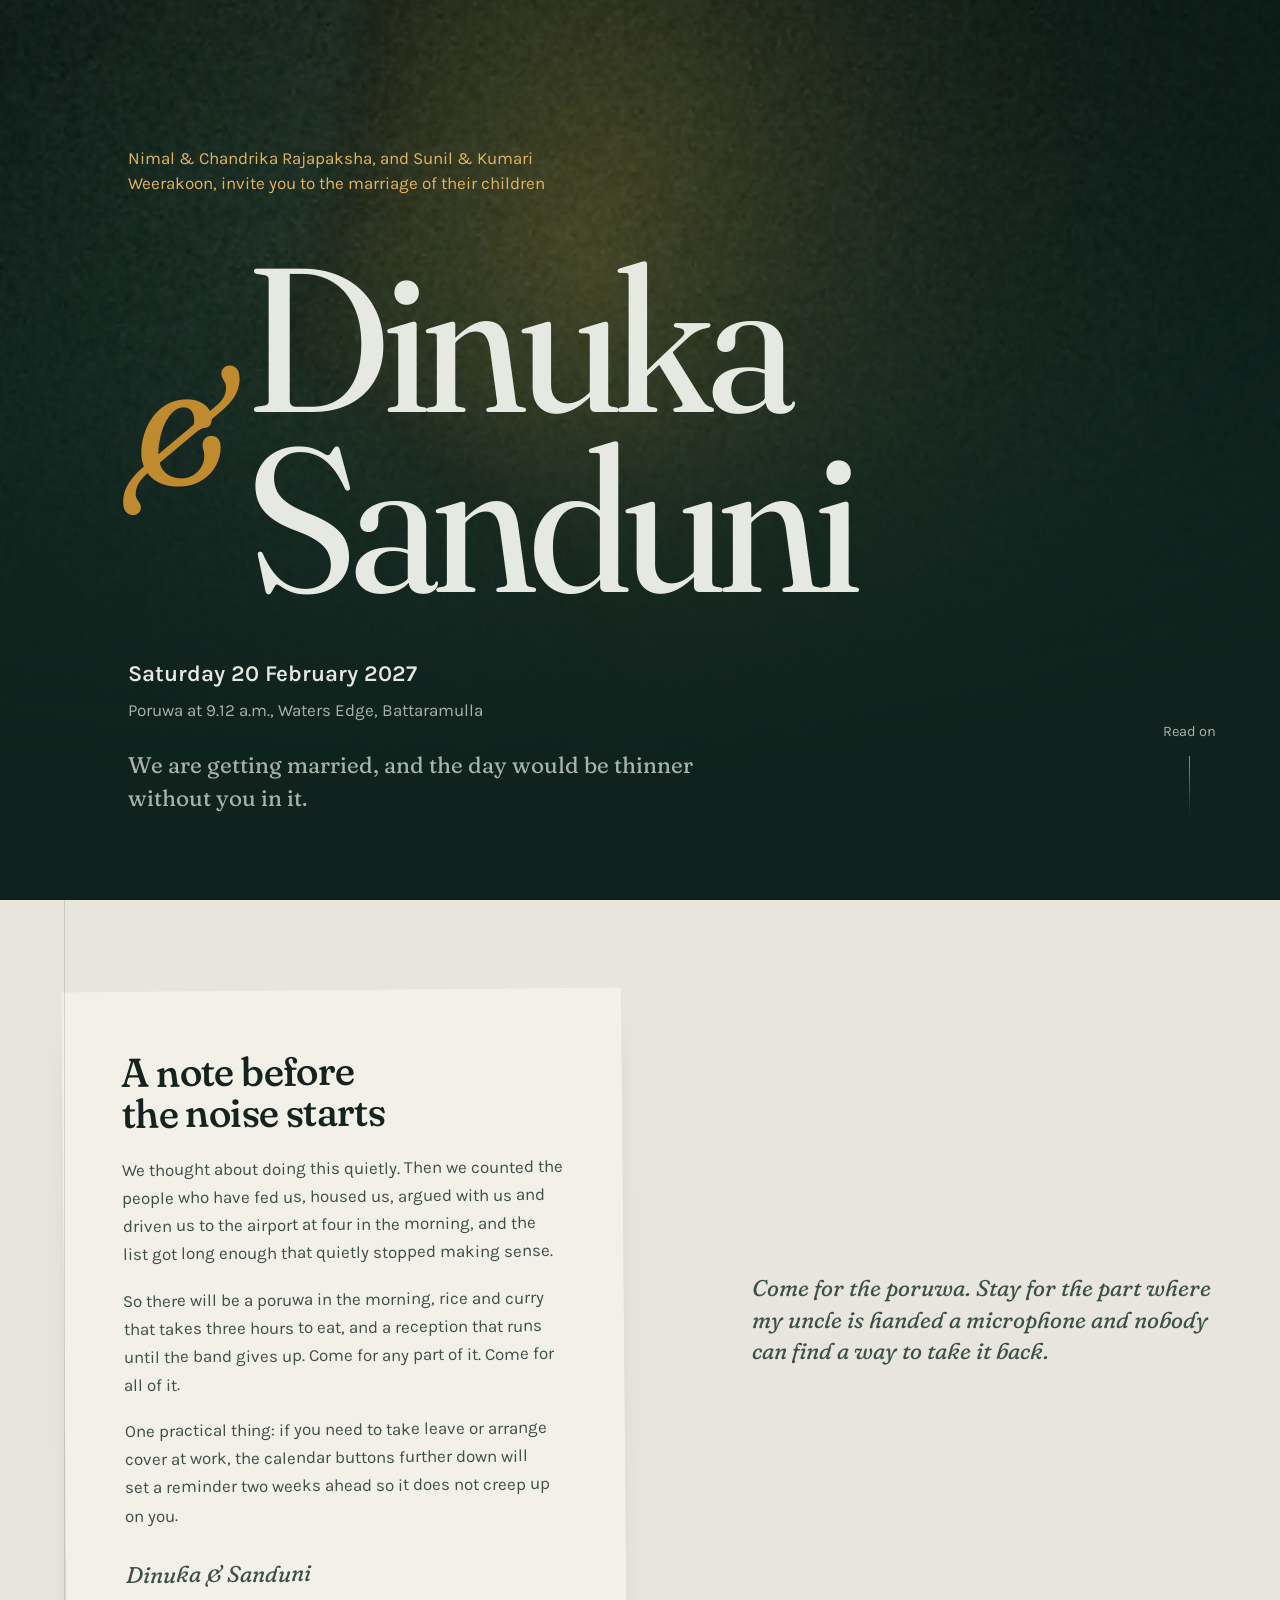
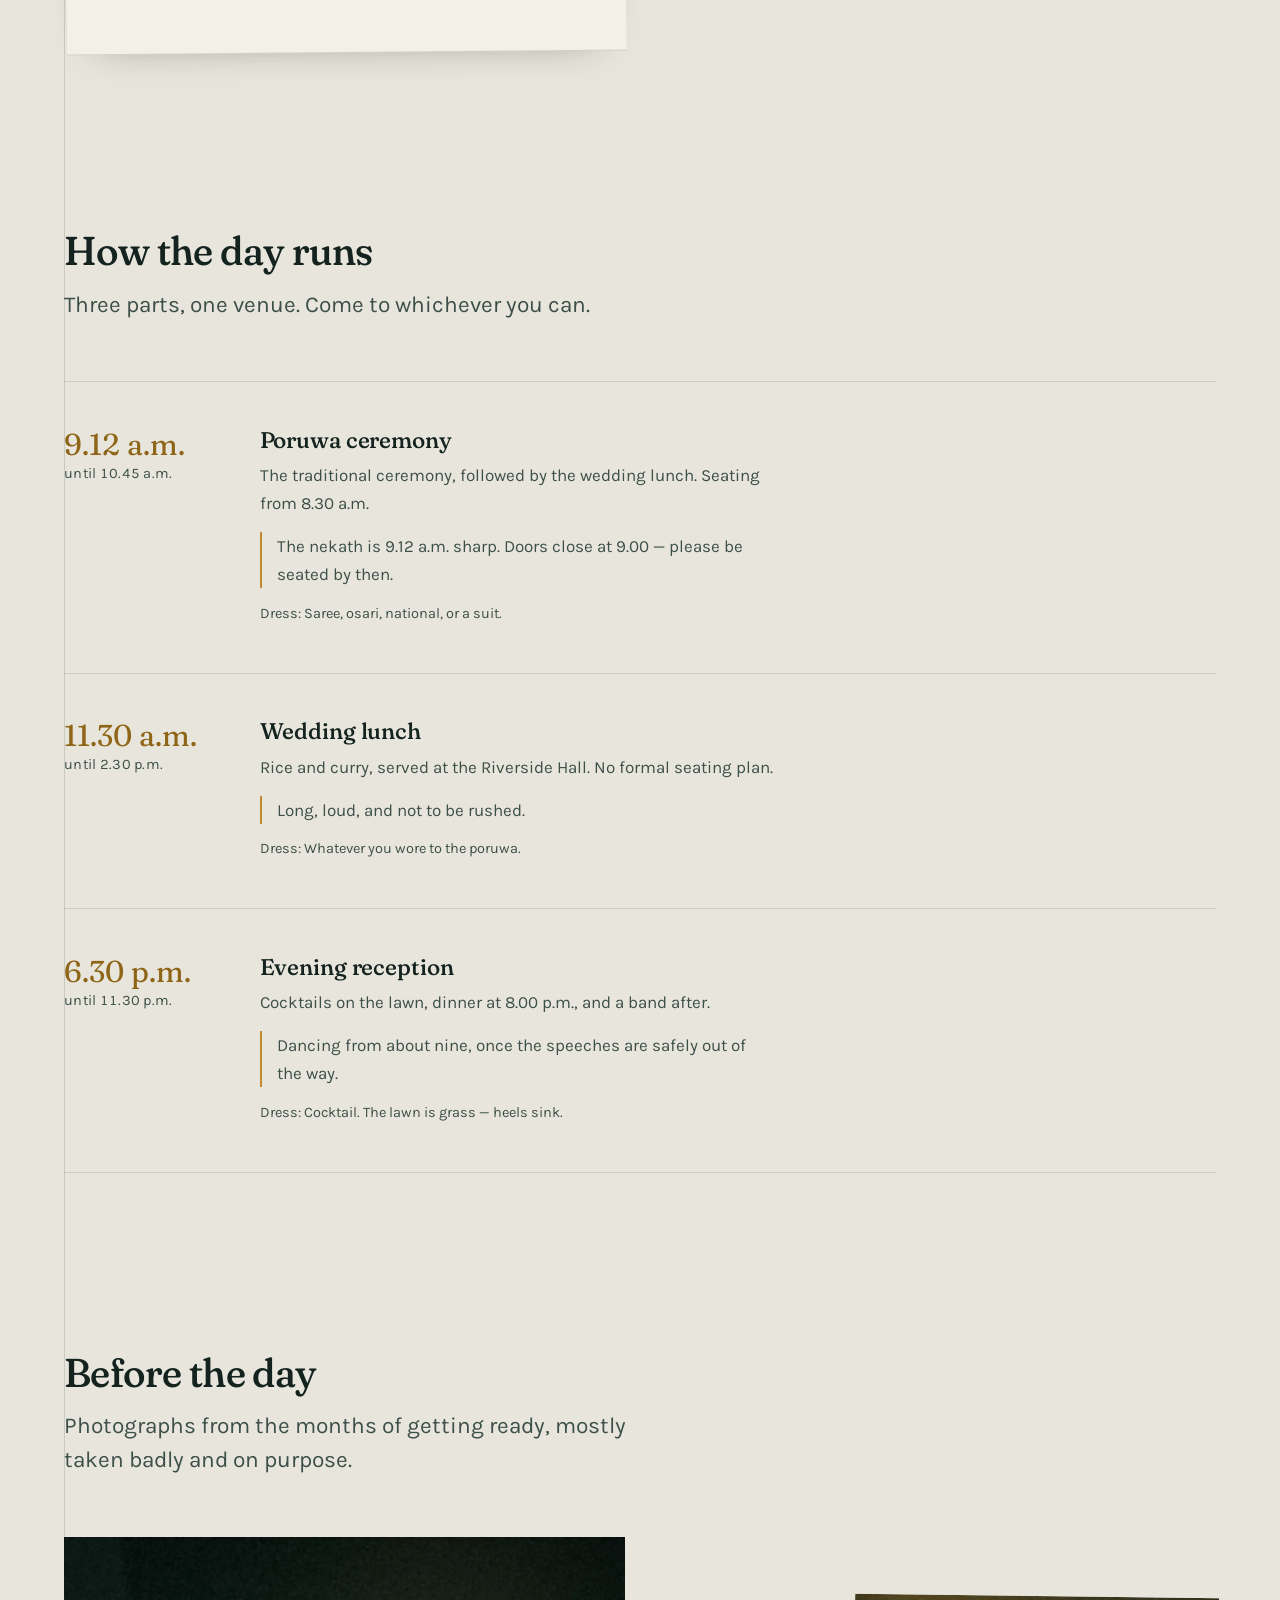
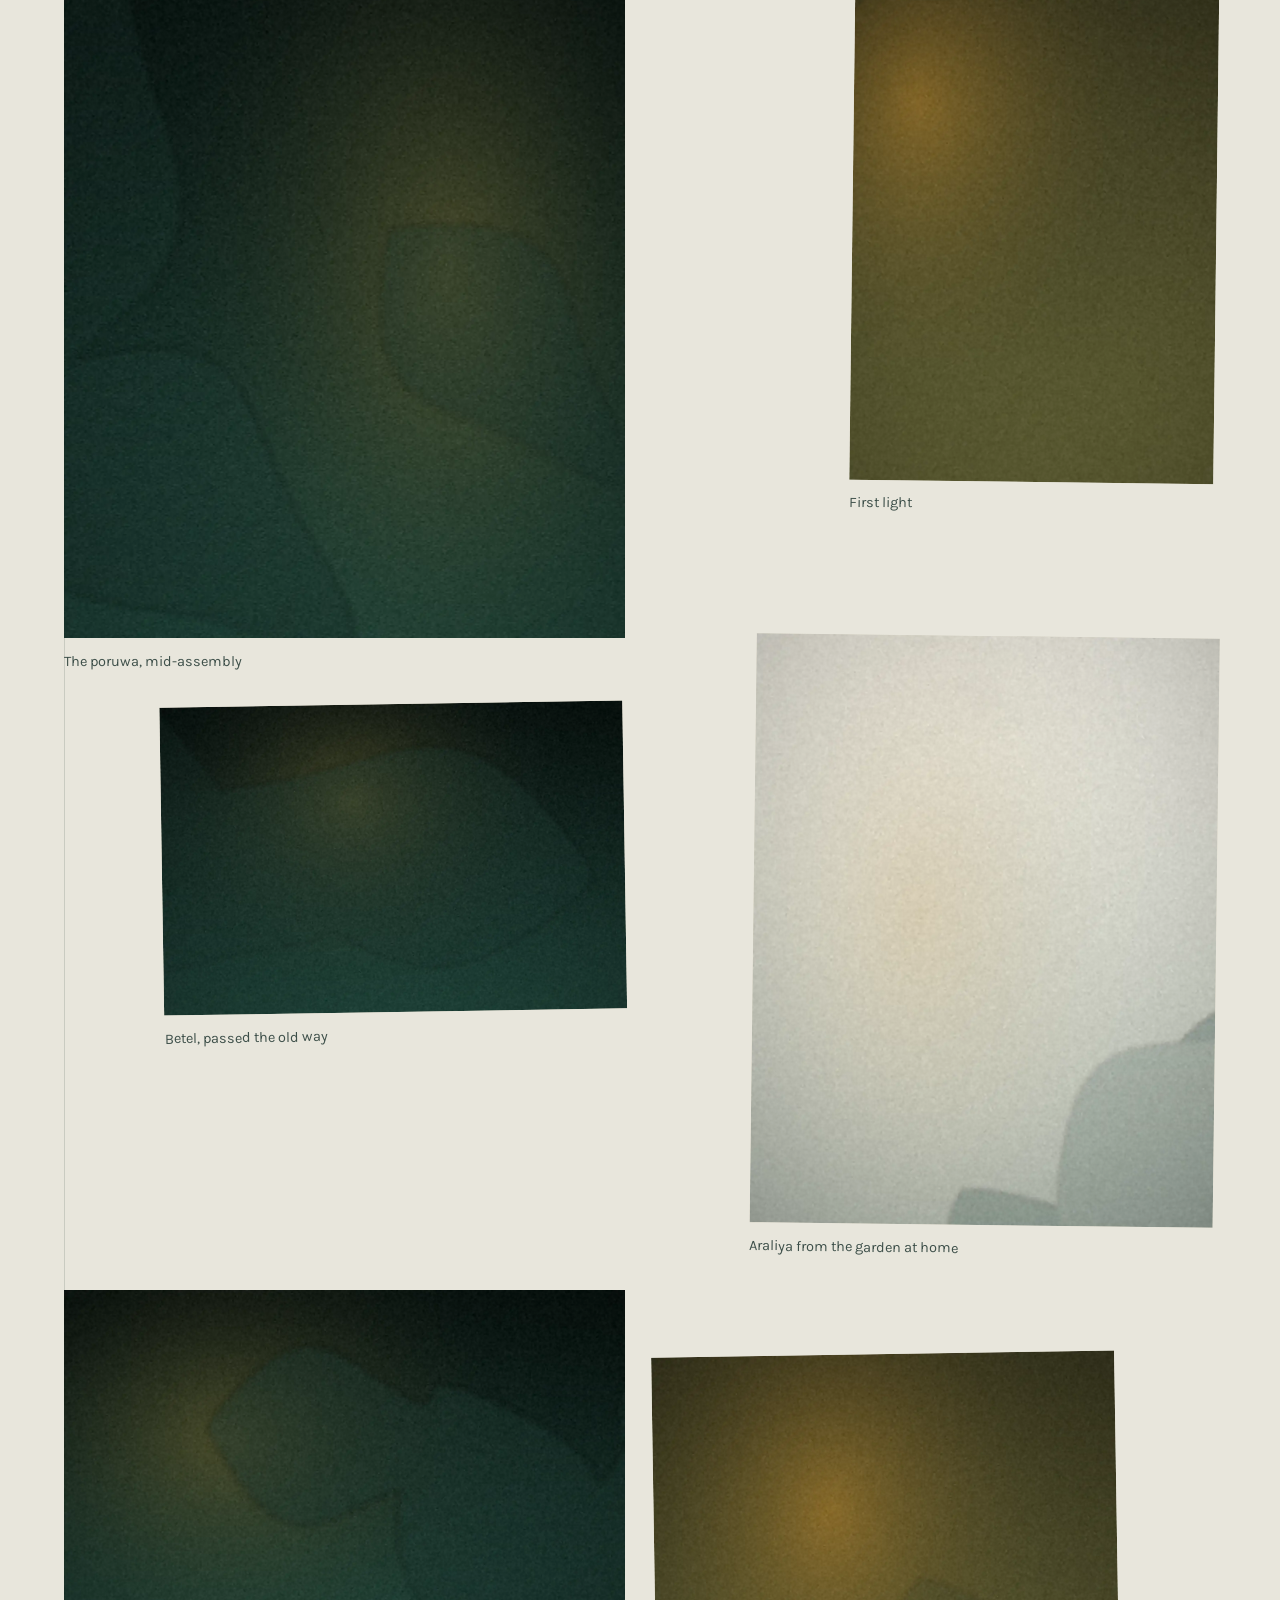
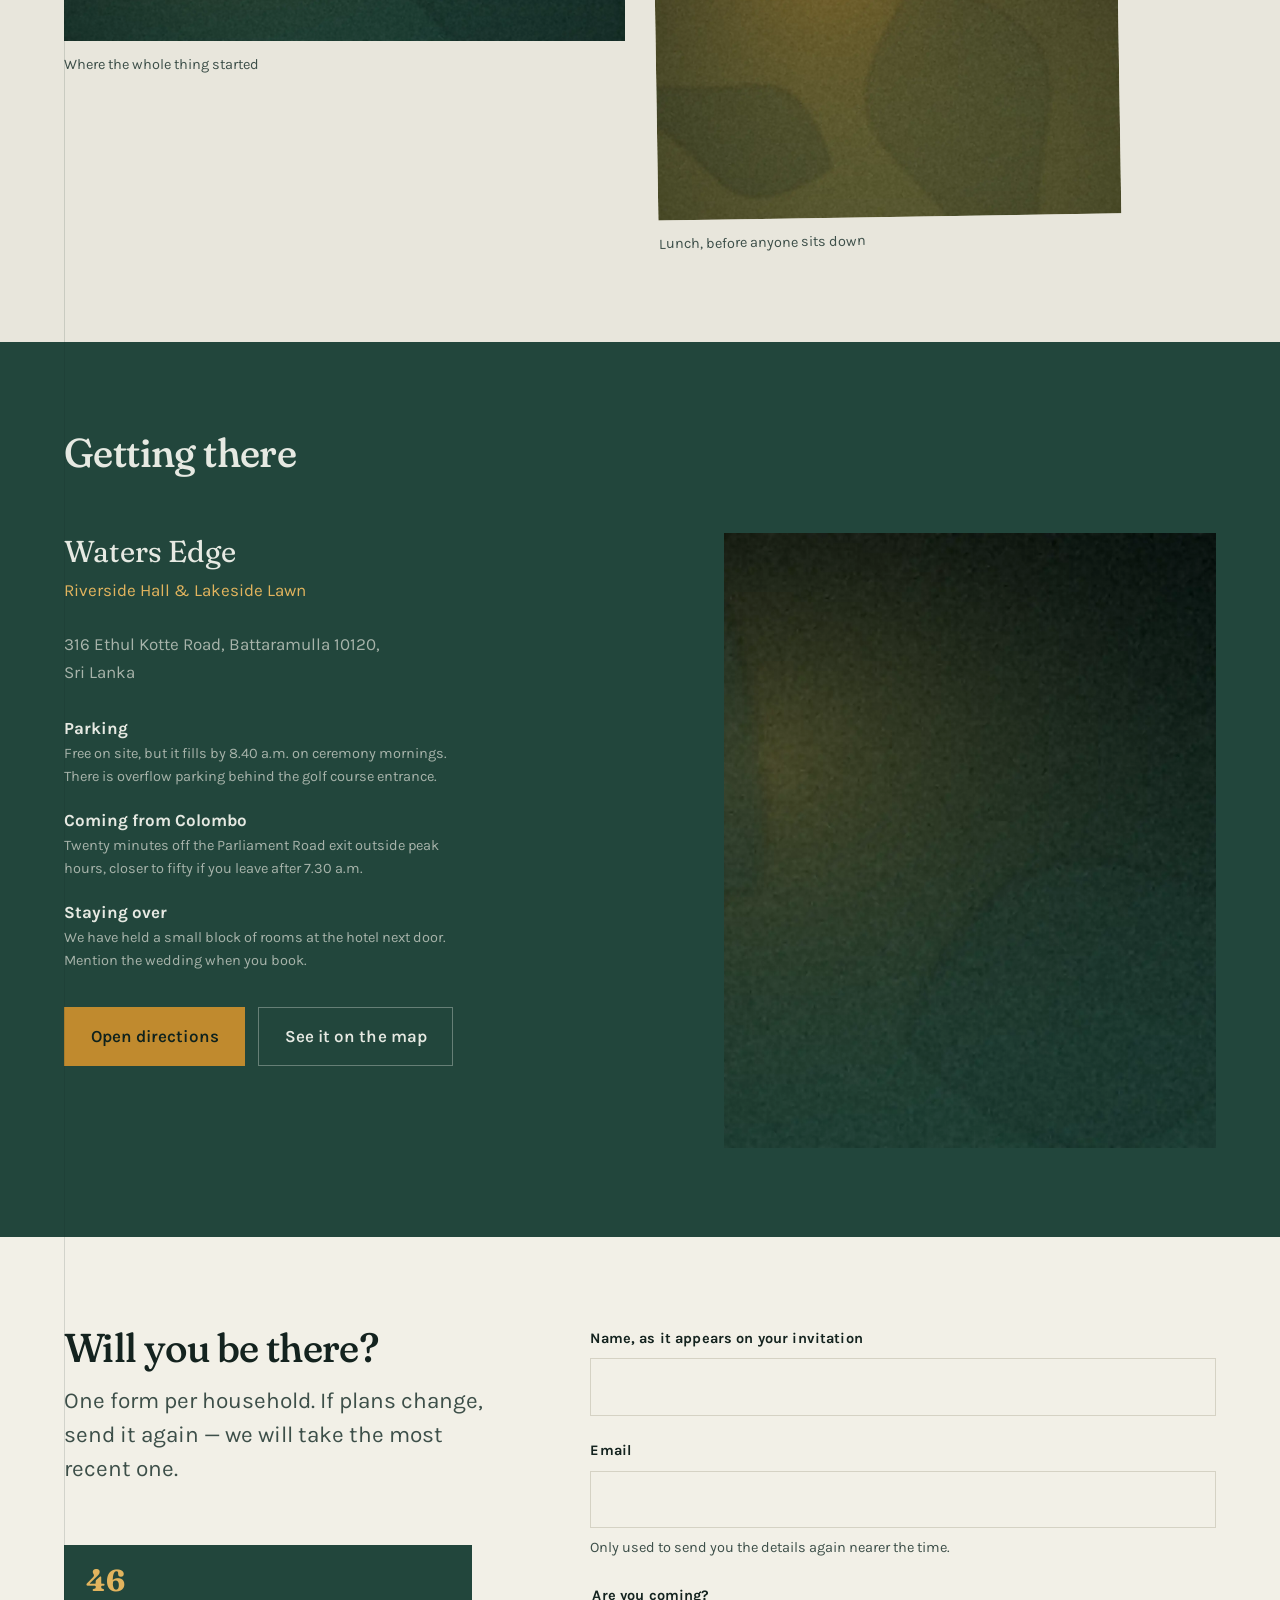
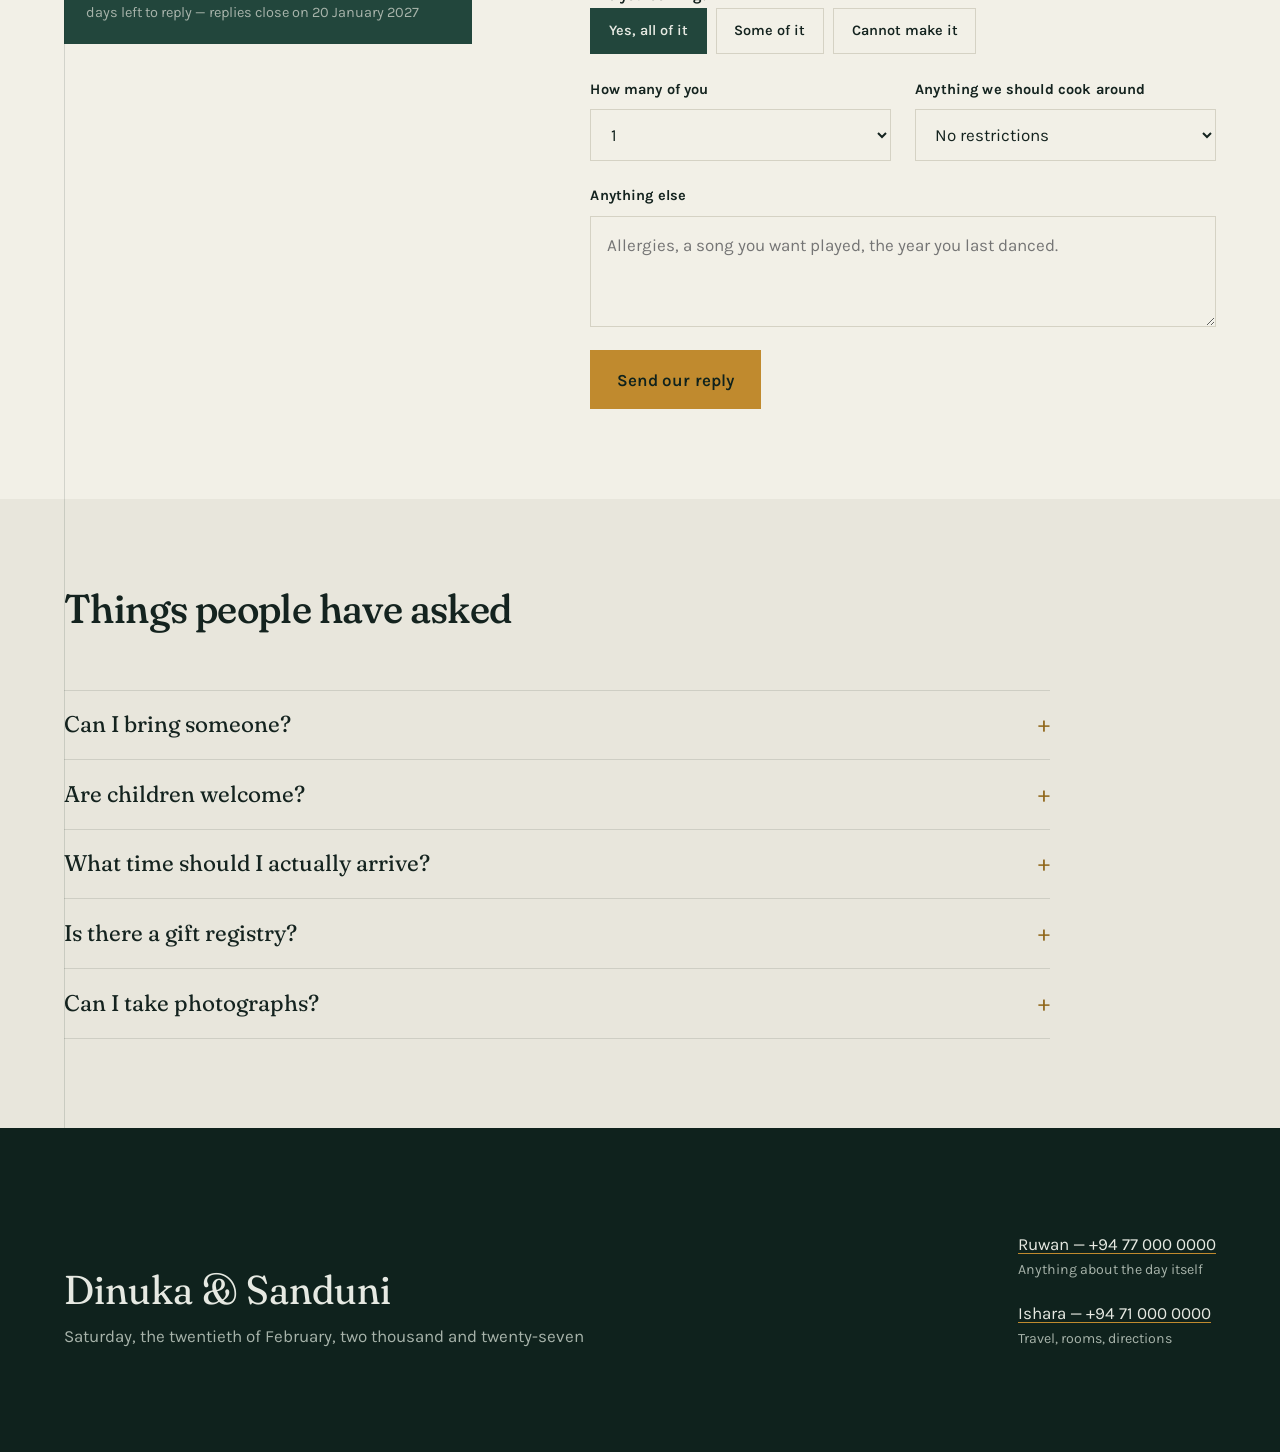
==== index.html @ d2a8978f "Initial Commit" ====
<!doctype html>
<html lang="en-LK">
<head>
<meta charset="utf-8">
<meta name="viewport" content="width=device-width, initial-scale=1">

<title>Wedding invitation</title>
<meta name="description" content="">
<meta name="theme-color" content="#22463C">
<link rel="canonical" href="">

<meta property="og:type" content="website">
<meta property="og:title" content="">
<meta property="og:description" content="">
<meta property="og:url" content="">
<meta property="og:image" content="">
<meta name="twitter:card" content="summary_large_image">
<meta name="twitter:title" content="">
<meta name="twitter:description" content="">
<meta name="twitter:image" content="">

<link rel="icon" href="data:image/svg+xml,%3Csvg xmlns='http://www.w3.org/2000/svg' viewBox='0 0 32 32'%3E%3Crect width='32' height='32' fill='%2322463c'/%3E%3Ctext x='16' y='23' font-family='Georgia,serif' font-size='20' fill='%23c08a2e' text-anchor='middle'%3E%26amp;%3C/text%3E%3C/svg%3E">

<link rel="preload" as="font" type="font/woff2" href="assets/fonts/Fraunces.woff2" crossorigin>
<link rel="preload" as="font" type="font/woff2" href="assets/fonts/Karla.woff2" crossorigin>
<link rel="preload" as="image" href="assets/img/hero.webp" type="image/webp" fetchpriority="high">
<link rel="preload" as="fetch" href="data/wedding.json" crossorigin>

<link rel="stylesheet" href="assets/css/style.css">
</head>

<body>
<a class="skip-link" href="#main">Skip to the invitation</a>

<div class="boot" id="boot">
  <i></i>
  <p class="boot__fail" id="boot-fail" hidden></p>
</div>

<div class="page">
  <span class="thread" id="thread" aria-hidden="true"></span>

  <header class="hero" id="hero"></header>

  <main id="main">
    <section class="band" id="letter" aria-label="A note from the couple"></section>
    <section class="band" id="day" aria-label="How the day runs"></section>
    <section class="band" id="gallery" aria-label="Photographs"></section>
    <section class="band band--dark" id="venue" aria-label="Getting there"></section>
    <section class="band band--warm" id="rsvp" aria-label="Reply"></section>
    <section class="band" id="faq" aria-label="Questions"></section>
  </main>

  <footer class="footer" id="footer"></footer>
</div>

<noscript>
  <div class="band shell" style="position:relative;z-index:60;background:var(--shell)">
    <h2>The invitation needs JavaScript for the reply form and calendar links.</h2>
    <p class="prose">The details, in case you would rather not turn it on: the wedding is on
      Saturday 20 February 2027 at Waters Edge, Battaramulla. The poruwa ceremony begins at
      9.12 a.m., lunch follows at 11.30, and the reception starts at 6.30 p.m. Please reply
      by 20 January using the phone numbers on your printed invitation.</p>
  </div>
  <style>#boot{display:none}</style>
</noscript>

<script type="module" src="assets/js/main.js"></script>
</body>
</html>
---- assets/css/style.css ----
@import url("tokens.css");

/* ===============================================================
   Reset
   =============================================================== */
*, *::before, *::after { box-sizing: border-box; }
* { margin: 0; }

html {
  font-size: 106.25%;            /* 17px base */
  -webkit-text-size-adjust: 100%;
  scroll-behavior: smooth;
}
@media (prefers-reduced-motion: reduce) {
  html { scroll-behavior: auto; }
}

body {
  font-family: var(--text);
  font-size: var(--t-0);
  line-height: 1.65;
  color: var(--ink);
  background: var(--shell);
  -webkit-font-smoothing: antialiased;
  text-rendering: optimizeLegibility;
  overflow-x: hidden;
}

img, picture, svg { display: block; max-width: 100%; }

/* Components below set their own display, which would otherwise defeat the
   hidden attribute — the submitted form and the boot overlay both rely on it. */
[hidden] { display: none !important; }
button, input, select, textarea { font: inherit; color: inherit; }
:where(a) { color: inherit; }

:focus-visible {
  outline: 2px solid var(--brass);
  outline-offset: 3px;
  border-radius: 2px;
}

::selection { background: var(--brass); color: var(--poruwa-lo); }

.visually-hidden {
  position: absolute; width: 1px; height: 1px;
  padding: 0; overflow: hidden; clip-path: inset(50%);
  white-space: nowrap; border: 0;
}

.skip-link {
  position: absolute; top: 0; left: 50%;
  transform: translate(-50%, -120%);
  z-index: 100; padding: 0.75rem 1.25rem;
  background: var(--brass); color: var(--poruwa-lo);
  font-weight: 600; text-decoration: none;
}
.skip-link:focus { transform: translate(-50%, 0); }

/* ===============================================================
   Typography
   =============================================================== */
h1, h2, h3 {
  font-family: var(--display);
  font-weight: 500;
  font-variation-settings: "SOFT" 60, "WONK" 1;
  line-height: 1.04;
  letter-spacing: -0.015em;
  text-wrap: balance;
}

h2 {
  font-size: var(--t-3);
  font-variation-settings: "SOFT" 70, "WONK" 1, "opsz" 60;
}
h3 { font-size: var(--t-1); letter-spacing: -0.005em; }

p { text-wrap: pretty; }
.prose p + p { margin-top: 1.1em; }
.prose { max-width: var(--measure); }

/* The only place italic display type is used: asides in the couple's voice */
.aside {
  font-family: var(--display);
  font-style: italic;
  font-variation-settings: "SOFT" 90, "WONK" 1;
  font-size: var(--t-1);
  line-height: 1.4;
  color: var(--ink-soft);
}

/* ===============================================================
   Page frame + the brass thread
   ---------------------------------------------------------------
   One continuous line runs the length of the page and fills as you
   scroll — the nool tied at the ceremony. It is the page's only
   ambient motion, and it replaces per-section reveal animations.
   =============================================================== */
.page { position: relative; }

.thread {
  position: absolute;
  left: var(--thread-x);
  top: 100svh;
  bottom: 0;
  width: 1px;
  background: color-mix(in oklab, var(--ink) 14%, transparent);
  pointer-events: none;
  z-index: 1;
}
.thread::after {
  content: "";
  position: absolute;
  inset: 0;
  background: linear-gradient(180deg, var(--brass), var(--brass-lo));
  transform-origin: top;
  transform: scaleY(var(--thread-progress, 0));
}
@media (max-width: 46rem) { .thread { display: none; } }

.shell {
  width: var(--col);
  margin-inline: auto;
}

section { position: relative; }

.band {
  padding-block: var(--gap-section);
}
.band--dark {
  background: var(--poruwa);
  color: var(--on-dark);
}
.band--warm { background: var(--shell-warm); }

/* Section headings hang a short brass tick off the thread */
.band__head { margin-bottom: clamp(2rem, 5vw, 3.5rem); }
.band__head p {
  margin-top: 0.9rem;
  max-width: 46ch;
  color: var(--ink-soft);
  font-size: var(--t-1);
  line-height: 1.5;
}
.band--dark .band__head p { color: var(--on-dark-soft); }

/* ===============================================================
   Hero
   =============================================================== */
.hero {
  position: relative;
  min-height: 100svh;
  display: grid;
  align-content: end;
  padding: var(--rail) var(--rail) clamp(2.5rem, 7vw, 5rem);
  background: var(--poruwa-lo);
  color: var(--on-dark);
  overflow: clip;
}

.hero__media { position: absolute; inset: 0; z-index: 0; }
.hero__media img {
  width: 100%; height: 100%;
  object-fit: cover;
  object-position: 50% 42%;
  opacity: 0.72;
  transform: scale(1.06);
  animation: settle 2.6s var(--ease-settle) forwards;
}
@keyframes settle { to { transform: scale(1); } }

.hero__media::after {
  content: "";
  position: absolute; inset: 0;
  background:
    radial-gradient(120% 85% at 30% 12%, transparent 20%, var(--poruwa-lo) 92%),
    linear-gradient(to top, var(--poruwa-lo) 4%, transparent 55%);
}

.hero__inner { position: relative; z-index: 1; }

.hero__eyebrow {
  font-size: var(--t-0);
  color: var(--brass-hi);
  max-width: 44ch;
  line-height: 1.5;
  margin-bottom: clamp(1.75rem, 5vw, 3rem);
}

/* The names are the memorable element. Everything else stays quiet. */
/* The two names are the memorable element; the ampersand hangs out into
   the left margin so both names stay optically aligned. */
.names {
  display: grid;
  justify-items: start;
  font-family: var(--display);
  font-weight: 400;
  font-variation-settings: "SOFT" 40, "WONK" 1, "opsz" 144;
  font-size: clamp(3rem, 16vw, 13rem);
  line-height: 0.88;
  letter-spacing: -0.035em;
  padding-left: 0.58em;
  margin-bottom: clamp(1.75rem, 4vw, 2.75rem);
}
.names span { display: block; }

.names__amp {
  font-style: italic;
  font-variation-settings: "SOFT" 100, "WONK" 1, "opsz" 100;
  font-size: 0.78em;
  line-height: 0;
  color: var(--brass);
  margin-left: -0.74em;
  padding-right: 0.1em;
}

.hero__meta {
  display: grid;
  gap: 0.2rem;
  font-size: var(--t-0);
  color: var(--on-dark-soft);
  max-width: 58ch;
}
.hero__meta strong {
  color: var(--on-dark);
  font-weight: 600;
  font-size: var(--t-1);
}

.hero__line {
  margin-top: 1.5rem;
  max-width: 40ch;
  color: var(--on-dark-soft);
  font-size: var(--t-1);
  line-height: 1.45;
  font-family: var(--display);
  font-variation-settings: "SOFT" 80, "WONK" 0;
}

/* One orchestrated load sequence, and only here */
.hero__inner > * {
  animation: rise 1s var(--ease-settle) backwards;
}
.hero__eyebrow { animation-delay: 0.15s; }
.names          { animation-delay: 0.3s; }
.hero__meta     { animation-delay: 0.5s; }
.hero__line     { animation-delay: 0.62s; }
@keyframes rise {
  from { opacity: 0; transform: translateY(1.1rem); }
}

.hero__scroll {
  position: absolute;
  right: var(--rail);
  bottom: clamp(2.5rem, 7vw, 5rem);
  z-index: 1;
  display: grid;
  gap: 0.7rem;
  justify-items: center;
  font-size: var(--t--1);
  color: var(--on-dark-soft);
  text-decoration: none;
  animation: rise 1s var(--ease-settle) 0.9s backwards;
}
.hero__scroll i {
  display: block; width: 1px; height: 3.5rem;
  background: linear-gradient(var(--brass), transparent);
}
@media (max-width: 46rem) { .hero__scroll { display: none; } }

/* ===============================================================
   The letter
   =============================================================== */
.letter { display: grid; gap: clamp(2rem, 5vw, 3.5rem); align-items: center; }
@media (min-width: 62rem) {
  .letter { grid-template-columns: minmax(0, 1.15fr) minmax(0, 0.85fr); }
}

.letter__paper {
  background: var(--shell-warm);
  padding: clamp(1.75rem, 5vw, 3.5rem);
  max-width: 56ch;
  box-shadow:
    0 1px 0 var(--shell-dim),
    0 18px 40px -32px rgba(20, 35, 31, 0.55);
  transform: rotate(-0.5deg);
}
.letter__paper h2 { margin-bottom: 1.2rem; }
.letter__paper p { color: var(--ink-soft); }

.letter__sign {
  margin-top: 1.6rem;
  font-family: var(--display);
  font-style: italic;
  font-size: var(--t-1);
  font-variation-settings: "SOFT" 100, "WONK" 1;
  color: var(--ink);
}

/* ===============================================================
   The day — a genuine sequence, so it gets sequence markers
   =============================================================== */
.day { display: grid; gap: 0; }

.slot {
  display: grid;
  grid-template-columns: 8.5rem 1fr;
  gap: clamp(1rem, 4vw, 3rem);
  padding-block: clamp(1.75rem, 4vw, 2.75rem);
  border-top: 1px solid color-mix(in oklab, var(--ink) 12%, transparent);
}
.slot:last-child { border-bottom: 1px solid color-mix(in oklab, var(--ink) 12%, transparent); }

.slot__time {
  font-family: var(--display);
  font-size: var(--t-2);
  font-variation-settings: "SOFT" 50, "WONK" 0, "opsz" 40;
  line-height: 1;
  color: var(--brass-lo);
  font-feature-settings: "tnum" 1;
}
.slot__time small {
  display: block;
  font-family: var(--text);
  font-size: var(--t--1);
  color: var(--ink-soft);
  margin-top: 0.45rem;
  letter-spacing: 0.02em;
}

.slot__body h3 { margin-bottom: 0.5rem; }
.slot__body p { color: var(--ink-soft); max-width: 52ch; }
.slot__note {
  margin-top: 0.9rem;
  padding-left: 0.9rem;
  border-left: 2px solid var(--brass);
  color: var(--ink);
  max-width: 48ch;
}
.slot__dress {
  margin-top: 0.8rem;
  font-size: var(--t--1);
  color: var(--ink-soft);
}

@media (max-width: 34rem) {
  .slot { grid-template-columns: 1fr; gap: 0.75rem; }
  .slot__time { font-size: var(--t-1); }
  .slot__time small { display: inline; margin-left: 0.5rem; }
}

/* ===============================================================
   Gallery — deliberately off-grid
   =============================================================== */
.gallery {
  display: grid;
  grid-template-columns: repeat(12, 1fr);
  gap: clamp(0.75rem, 2.5vw, 1.75rem);
  align-items: start;
}
.gallery figure { margin: 0; grid-column: span 6; }
.gallery figure:nth-child(1) { grid-column: 1 / span 6; }
.gallery figure:nth-child(2) { grid-column: 9 / span 4; margin-top: clamp(1.5rem, 5vw, 3.5rem); }
@media (min-width: 46rem) {
  /* upright crop, so the tall first frame does not leave a hole beside it */
  .gallery figure:nth-child(2) .frame { aspect-ratio: 3 / 4; }
}
.gallery figure:nth-child(3) { grid-column: 2 / span 5; }
.gallery figure:nth-child(4) { grid-column: 8 / span 5; margin-top: clamp(-4rem, -6vw, -1rem); }
.gallery figure:nth-child(5) { grid-column: 1 / span 6; }
.gallery figure:nth-child(6) { grid-column: 7 / span 5; margin-top: clamp(1.5rem, 5vw, 4rem); }

.gallery figure:nth-child(2n) { transform: rotate(0.7deg); }
.gallery figure:nth-child(3n) { transform: rotate(-0.9deg); }

.gallery figcaption {
  margin-top: 0.7rem;
  font-size: var(--t--1);
  color: var(--ink-soft);
  max-width: 30ch;
}

@media (max-width: 46rem) {
  .gallery { grid-template-columns: 1fr 1fr; }
  .gallery figure,
  .gallery figure:nth-child(1),
  .gallery figure:nth-child(2),
  .gallery figure:nth-child(3),
  .gallery figure:nth-child(4),
  .gallery figure:nth-child(5),
  .gallery figure:nth-child(6) {
    grid-column: span 1;
    margin-top: 0;
  }
  .gallery figure:nth-child(4n + 3) { grid-column: span 2; }
}

/* Blur-up frame. Aspect ratio comes from the JSON, so nothing shifts. */
.frame {
  position: relative;
  aspect-ratio: var(--ar, 3 / 4);
  overflow: hidden;
  background: var(--shell-dim);
}
.frame::before {
  content: "";
  position: absolute;
  inset: -6%;
  background-image: var(--lqip);
  background-size: cover;
  background-position: center;
  filter: blur(14px) saturate(1.15);
  transform: scale(1.04);
  transition: opacity var(--dur) var(--ease-out-soft);
}
.frame img {
  position: absolute;
  inset: 0;
  width: 100%;
  height: 100%;
  object-fit: cover;
  opacity: 0;
  transition: opacity var(--dur) var(--ease-out-soft);
}
.frame.is-loaded img { opacity: 1; }
.frame.is-loaded::before { opacity: 0; }

/* ===============================================================
   Venue
   =============================================================== */
.venue {
  display: grid;
  grid-template-columns: 1fr;
  gap: clamp(2rem, 5vw, 3.5rem);
}
@media (min-width: 58rem) {
  .venue { grid-template-columns: 1.1fr 0.9fr; align-items: start; }
}

.venue__address {
  font-family: var(--display);
  font-size: var(--t-2);
  font-variation-settings: "SOFT" 70, "WONK" 1, "opsz" 50;
  line-height: 1.2;
  margin-bottom: 0.4rem;
}
.venue__hall { color: var(--brass-hi); margin-bottom: 1.5rem; }
.venue__street { color: var(--on-dark-soft); max-width: 34ch; }

.venue__notes { display: grid; gap: 1.4rem; margin-top: 2rem; }
.venue__notes h3 {
  font-family: var(--text);
  font-size: var(--t-0);
  font-weight: 700;
  letter-spacing: 0;
  margin-bottom: 0.25rem;
}
.venue__notes p { color: var(--on-dark-soft); max-width: 46ch; font-size: var(--t--1); line-height: 1.6; }

.venue__links { display: flex; flex-wrap: wrap; gap: 0.75rem; margin-top: 2rem; }

/* Crop the venue photograph upright so it fills the column beside the text */
@media (min-width: 58rem) {
  .venue .frame { aspect-ratio: 4 / 5; }
}

/* ===============================================================
   Buttons
   =============================================================== */
.btn {
  display: inline-flex;
  align-items: center;
  gap: 0.6rem;
  padding: 0.85rem 1.5rem;
  font-size: var(--t-0);
  font-weight: 600;
  letter-spacing: 0.005em;
  text-decoration: none;
  border: 1px solid var(--brass);
  background: var(--brass);
  color: var(--poruwa-lo);
  cursor: pointer;
  transition: background var(--dur-quick) var(--ease-out-soft),
              border-color var(--dur-quick) var(--ease-out-soft),
              color var(--dur-quick) var(--ease-out-soft);
}
.btn:hover { background: var(--brass-hi); border-color: var(--brass-hi); }
.btn:disabled { opacity: 0.5; cursor: not-allowed; }

.btn--quiet {
  background: transparent;
  color: inherit;
  border-color: color-mix(in oklab, currentColor 35%, transparent);
}
.btn--quiet:hover {
  background: color-mix(in oklab, currentColor 8%, transparent);
  border-color: currentColor;
}

.btn svg { width: 1.05em; height: 1.05em; flex: none; }

/* ===============================================================
   RSVP
   =============================================================== */
.rsvp { display: grid; gap: clamp(2rem, 5vw, 4rem); }
@media (min-width: 62rem) {
  .rsvp { grid-template-columns: 0.85fr 1.15fr; align-items: start; }
}

.rsvp__count {
  margin-top: 1.75rem;
  padding: 1.1rem 1.3rem;
  background: var(--poruwa);
  color: var(--on-dark);
  max-width: 24rem;
}
.rsvp__count b {
  font-family: var(--display);
  font-size: var(--t-2);
  font-variation-settings: "SOFT" 50, "opsz" 40;
  display: block;
  line-height: 1.1;
  color: var(--brass-hi);
  font-feature-settings: "tnum" 1;
}
.rsvp__count span { font-size: var(--t--1); color: var(--on-dark-soft); }

.form { display: grid; gap: 1.4rem; }
.field { display: grid; gap: 0.45rem; }
.field > label, .fieldset > legend {
  font-size: var(--t--1);
  font-weight: 700;
  letter-spacing: 0.01em;
}
.field__hint { font-size: var(--t--1); color: var(--ink-soft); }

.field input[type="text"],
.field input[type="email"],
.field select,
.field textarea {
  width: 100%;
  padding: 0.8rem 0.9rem;
  background: var(--shell-warm);
  border: 1px solid var(--shell-dim);
  border-radius: 0;
  transition: border-color var(--dur-quick) var(--ease-out-soft);
}
.field input:focus, .field select:focus, .field textarea:focus {
  border-color: var(--brass);
  outline-offset: 1px;
}
.field textarea { min-height: 6.5rem; resize: vertical; }

.fieldset { border: 0; padding: 0; display: grid; gap: 0.45rem; }
.choices { display: flex; flex-wrap: wrap; gap: 0.5rem; }

/* Segmented radio group */
.choice { position: relative; }
.choice input {
  position: absolute; inset: 0; opacity: 0; cursor: pointer;
}
.choice span {
  display: block;
  padding: 0.6rem 1.05rem;
  border: 1px solid var(--shell-dim);
  background: var(--shell-warm);
  font-size: var(--t--1);
  font-weight: 600;
  transition: background var(--dur-quick) var(--ease-out-soft),
              border-color var(--dur-quick) var(--ease-out-soft),
              color var(--dur-quick) var(--ease-out-soft);
}
.choice input:checked + span {
  background: var(--poruwa);
  border-color: var(--poruwa);
  color: var(--on-dark);
}
.choice input:focus-visible + span { outline: 2px solid var(--brass); outline-offset: 2px; }

.form__error {
  font-size: var(--t--1);
  color: var(--alarm);
  font-weight: 600;
}
.form__row { display: grid; gap: 1.4rem; }
@media (min-width: 34rem) { .form__row { grid-template-columns: 1fr 1fr; } }

/* ===============================================================
   Confirmation + calendar handoff
   =============================================================== */
.confirm {
  display: grid;
  gap: 1.5rem;
  padding: clamp(1.5rem, 4vw, 2.5rem);
  background: var(--poruwa);
  color: var(--on-dark);
  animation: confirm-in var(--dur) var(--ease-settle);
}
@keyframes confirm-in {
  from { opacity: 0; transform: translateY(0.8rem); }
}
.confirm h3 {
  font-size: var(--t-2);
  font-variation-settings: "SOFT" 70, "WONK" 1, "opsz" 50;
}
.confirm h3 + p { margin-top: 0.6rem; }
.confirm p { color: var(--on-dark-soft); max-width: 46ch; }

.confirm__group { display: grid; gap: 0.75rem; }
.confirm__group > p { font-size: var(--t--1); }
.confirm__buttons { display: flex; flex-wrap: wrap; gap: 0.6rem; }

.confirm__rule {
  height: 1px;
  background: color-mix(in oklab, var(--on-dark) 18%, transparent);
}

.leave-note {
  display: grid;
  gap: 0.4rem;
  padding: 1.1rem 1.3rem;
  border: 1px dashed color-mix(in oklab, var(--brass) 60%, transparent);
}
.leave-note b { color: var(--brass-hi); font-size: var(--t--1); letter-spacing: 0.02em; }
.leave-note p { font-size: var(--t--1); line-height: 1.6; }

.confirm__demo {
  font-size: var(--t--1);
  color: var(--brass-hi);
  border-top: 1px solid color-mix(in oklab, var(--on-dark) 18%, transparent);
  padding-top: 1rem;
}

/* ===============================================================
   FAQ
   =============================================================== */
.faq { display: grid; max-width: 58rem; }
.faq details {
  border-top: 1px solid color-mix(in oklab, var(--ink) 12%, transparent);
}
.faq details:last-of-type { border-bottom: 1px solid color-mix(in oklab, var(--ink) 12%, transparent); }

.faq summary {
  display: flex;
  justify-content: space-between;
  align-items: baseline;
  gap: 1.5rem;
  padding-block: 1.15rem;
  cursor: pointer;
  list-style: none;
  font-family: var(--display);
  font-size: var(--t-1);
  font-variation-settings: "SOFT" 60, "WONK" 1, "opsz" 30;
  line-height: 1.3;
}
.faq summary::-webkit-details-marker { display: none; }
.faq summary::after {
  content: "+";
  font-family: var(--text);
  font-size: var(--t-1);
  line-height: 1;
  color: var(--brass-lo);
  transition: transform var(--dur-quick) var(--ease-out-soft);
  flex: none;
}
.faq details[open] summary::after { transform: rotate(45deg); }
.faq details > div {
  padding-bottom: 1.35rem;
  max-width: 56ch;
  color: var(--ink-soft);
}

/* ===============================================================
   Footer
   =============================================================== */
.footer {
  background: var(--poruwa-lo);
  color: var(--on-dark-soft);
  padding-block: clamp(3.5rem, 8vw, 6rem);
}
.footer__grid { display: grid; gap: 2.5rem; }
@media (min-width: 48rem) {
  .footer__grid { grid-template-columns: 1fr auto; align-items: end; }
}
.footer__names {
  font-family: var(--display);
  font-size: var(--t-3);
  font-variation-settings: "SOFT" 60, "WONK" 1, "opsz" 70;
  color: var(--on-dark);
  line-height: 1.05;
}
.footer__date { margin-top: 0.6rem; }

.footer__contacts { display: grid; gap: 1rem; }
.footer__contacts a { color: var(--on-dark); text-decoration-color: var(--brass); text-underline-offset: 3px; }
.footer__contacts small { display: block; color: var(--on-dark-soft); }

/* ===============================================================
   Loading + failure states
   =============================================================== */
.boot {
  position: fixed;
  inset: 0;
  z-index: 50;
  display: grid;
  place-content: center;
  gap: 1rem;
  justify-items: center;
  background: var(--poruwa-lo);
  color: var(--on-dark-soft);
  transition: opacity var(--dur) var(--ease-out-soft);
}
.boot.is-gone { opacity: 0; pointer-events: none; }
.boot i {
  display: block;
  width: 1px; height: 4rem;
  background: linear-gradient(var(--brass), transparent);
  animation: thread-pulse 1.4s var(--ease-out-soft) infinite;
  transform-origin: top;
}
@keyframes thread-pulse {
  0%, 100% { transform: scaleY(0.2); opacity: 0.4; }
  50%      { transform: scaleY(1);   opacity: 1; }
}

.boot__fail { max-width: 30ch; text-align: center; font-size: var(--t--1); line-height: 1.6; }
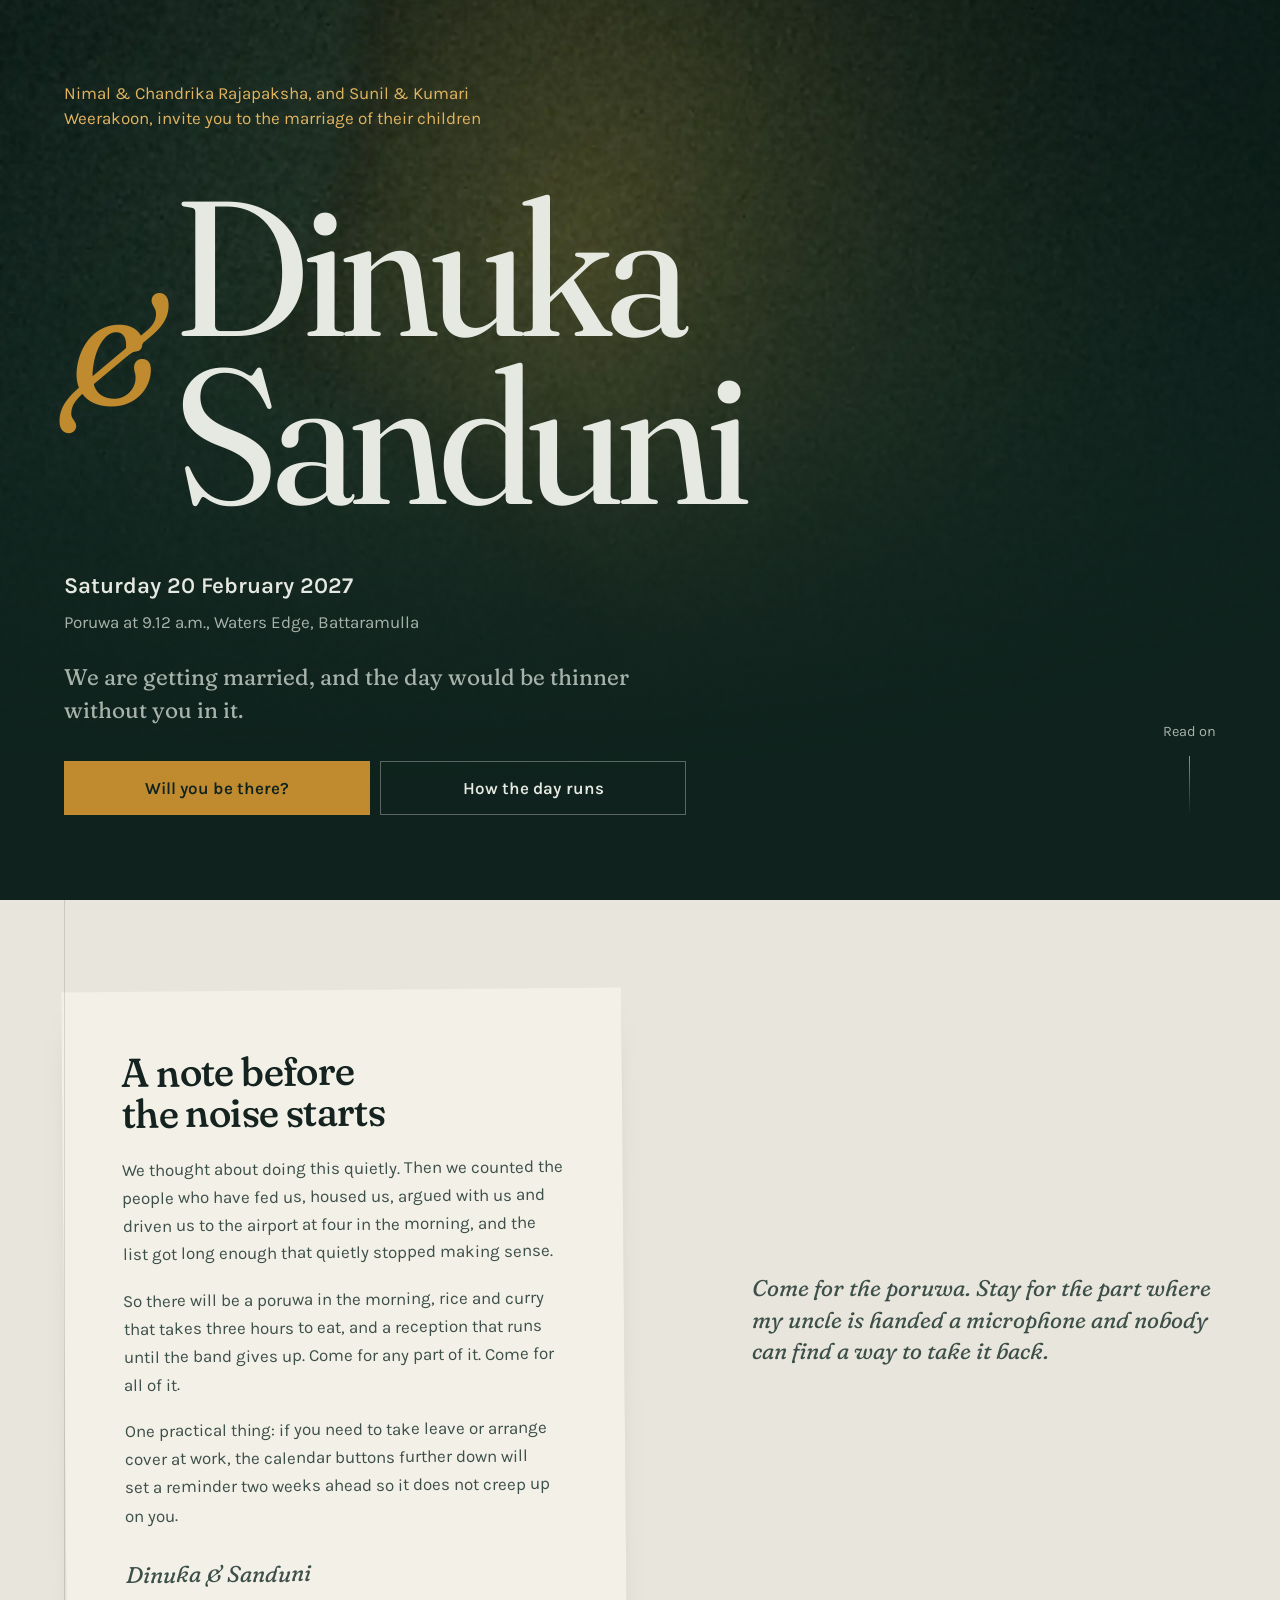
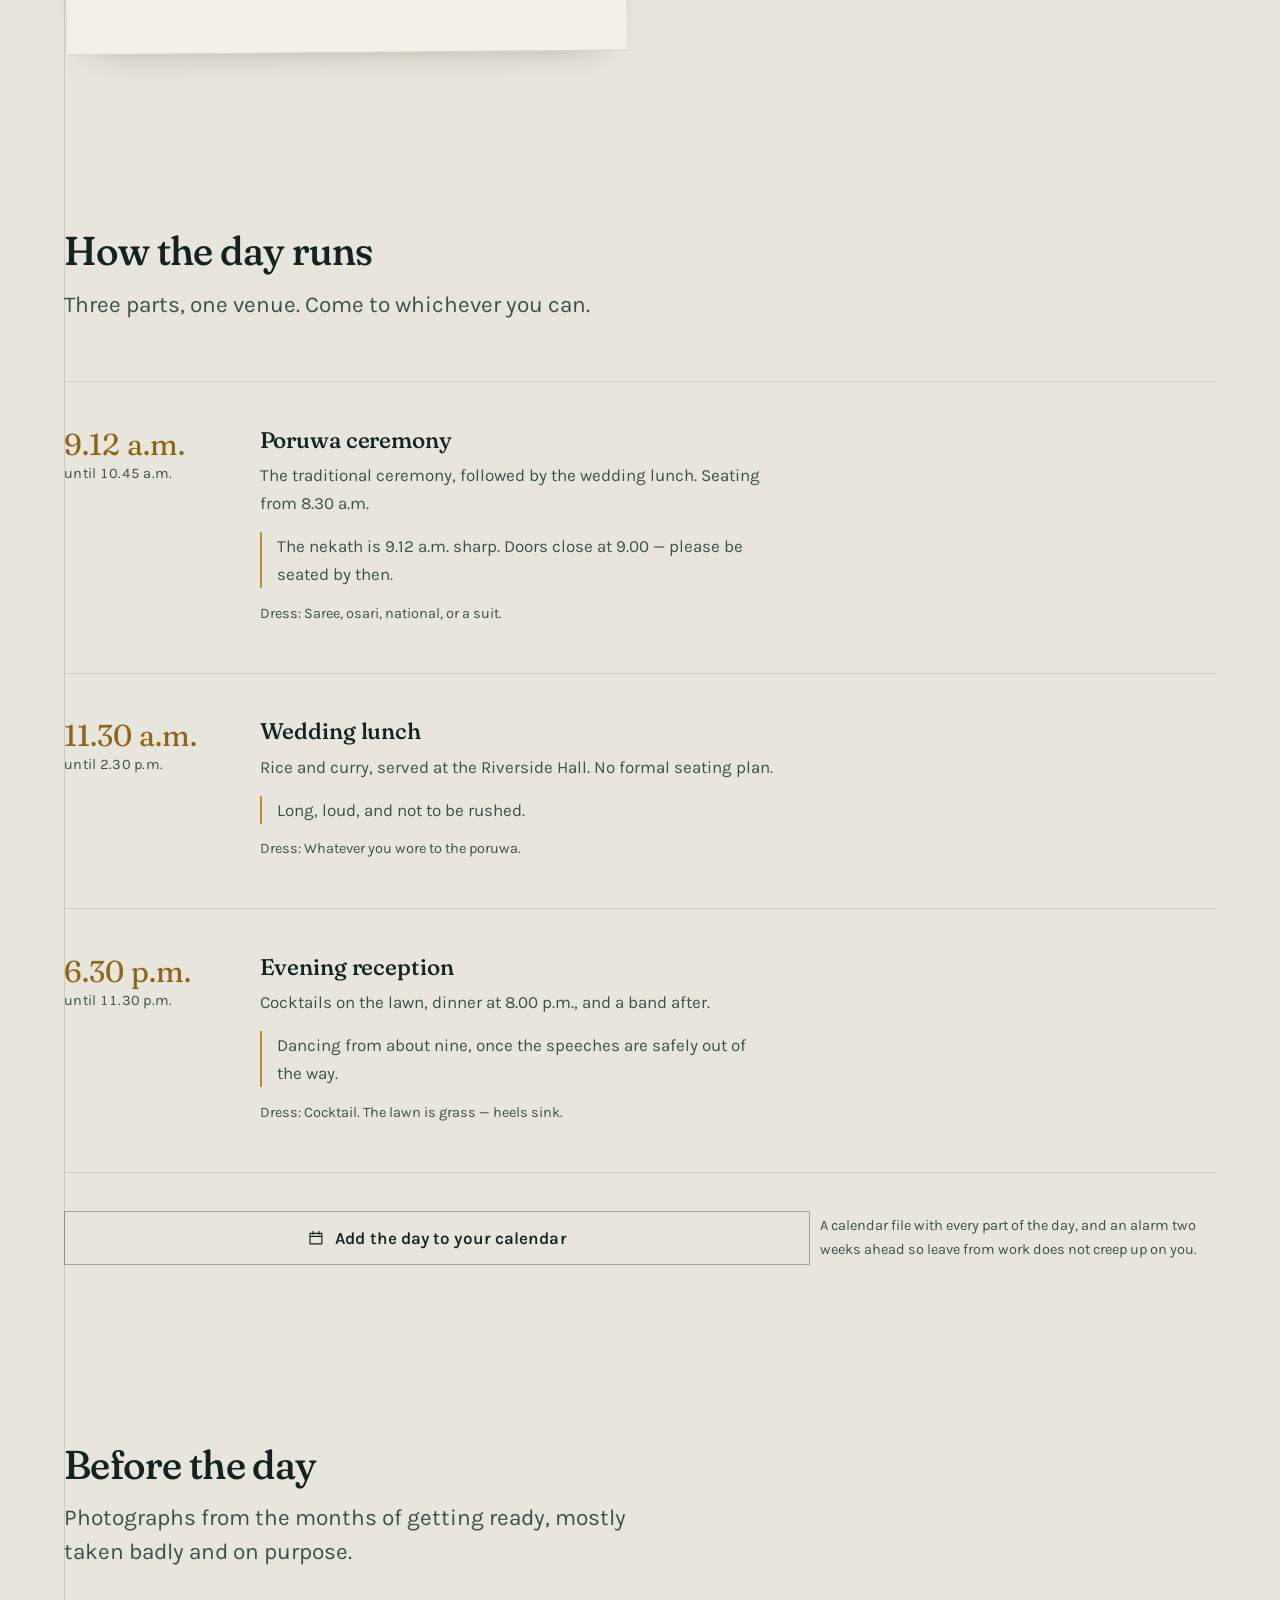
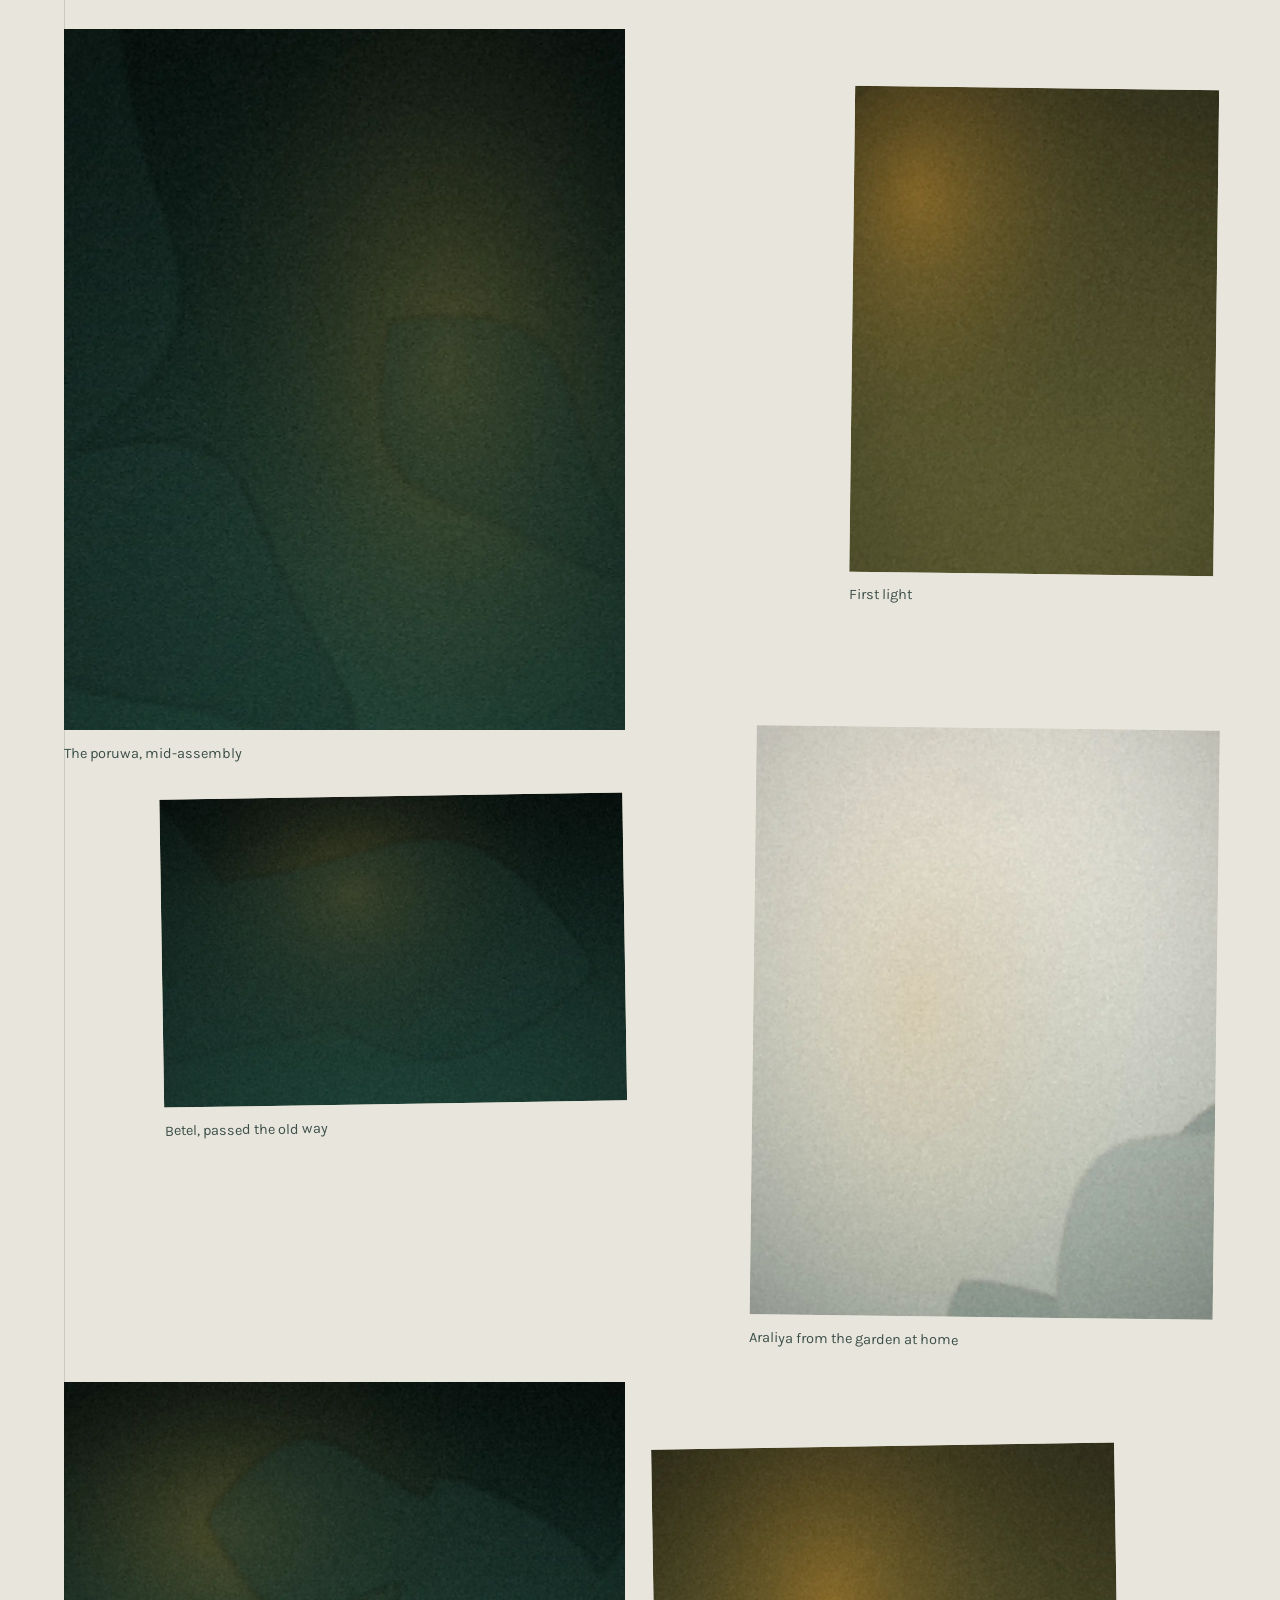
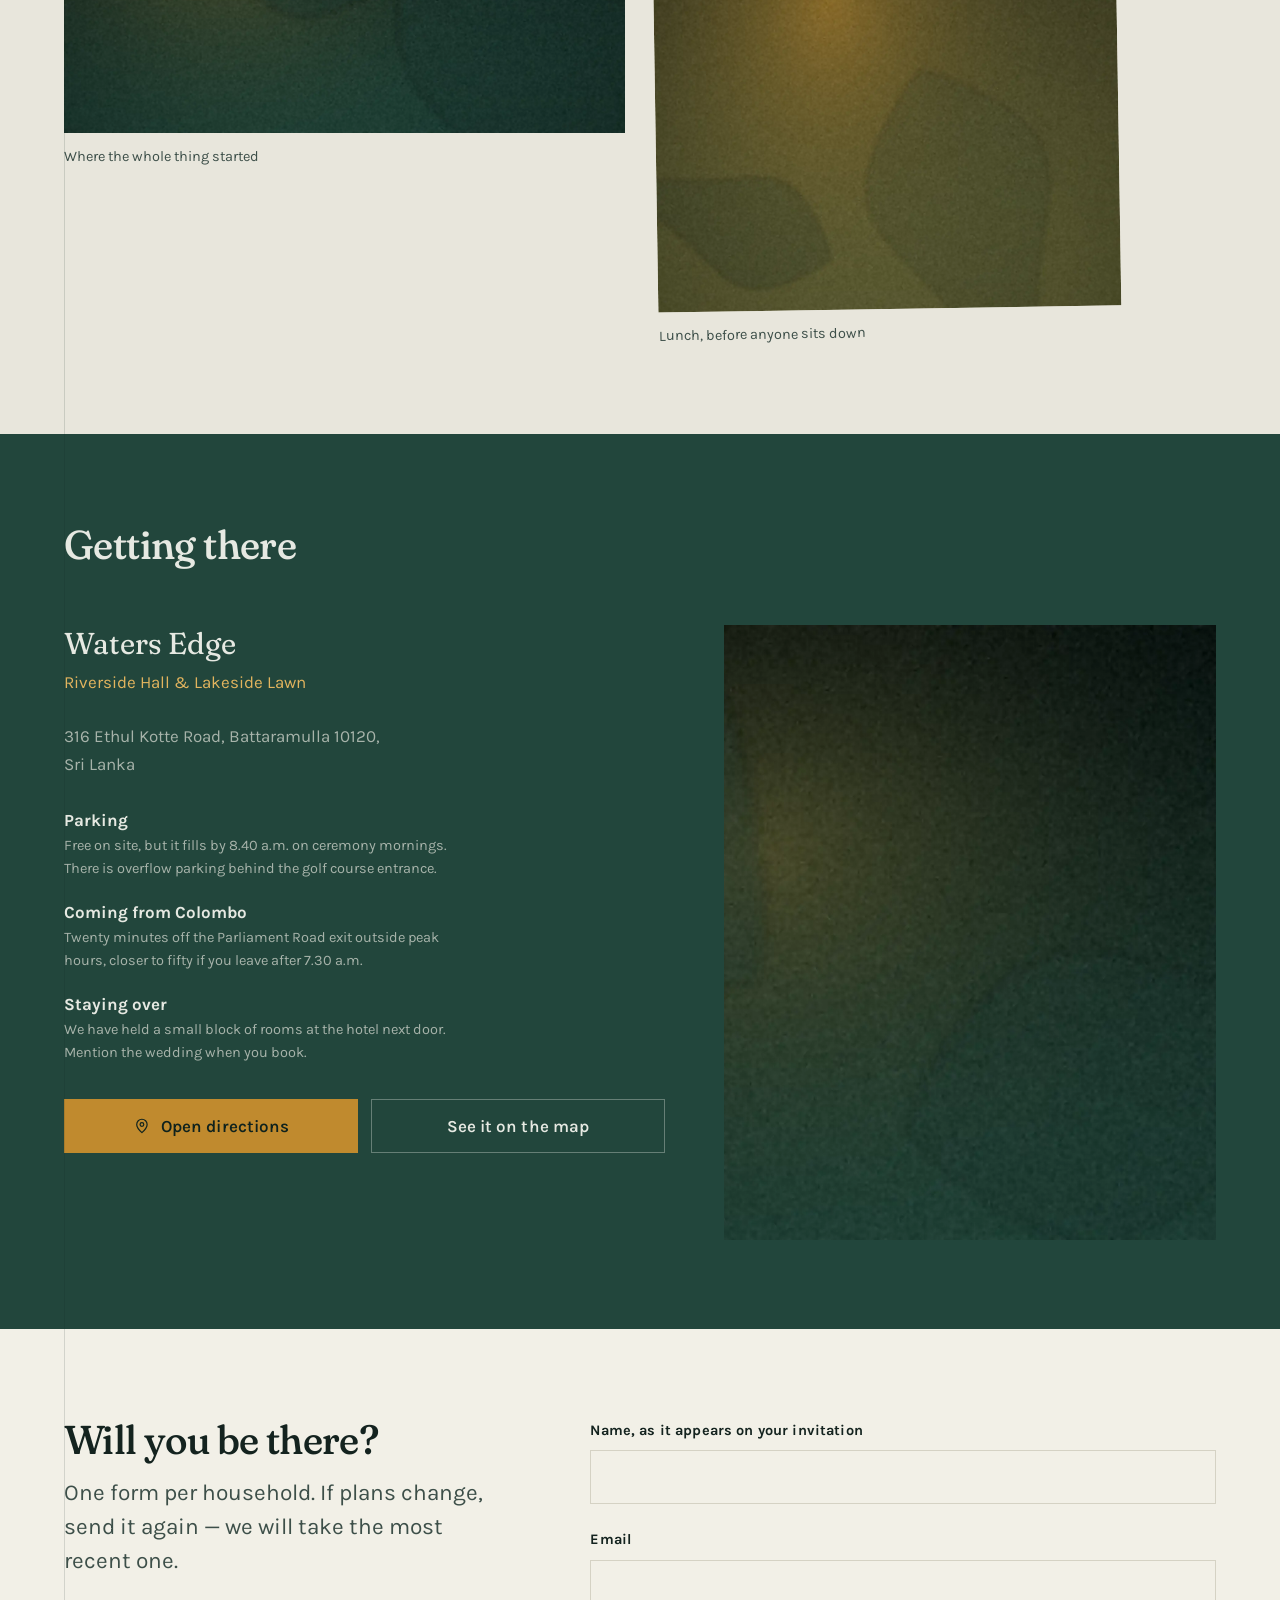
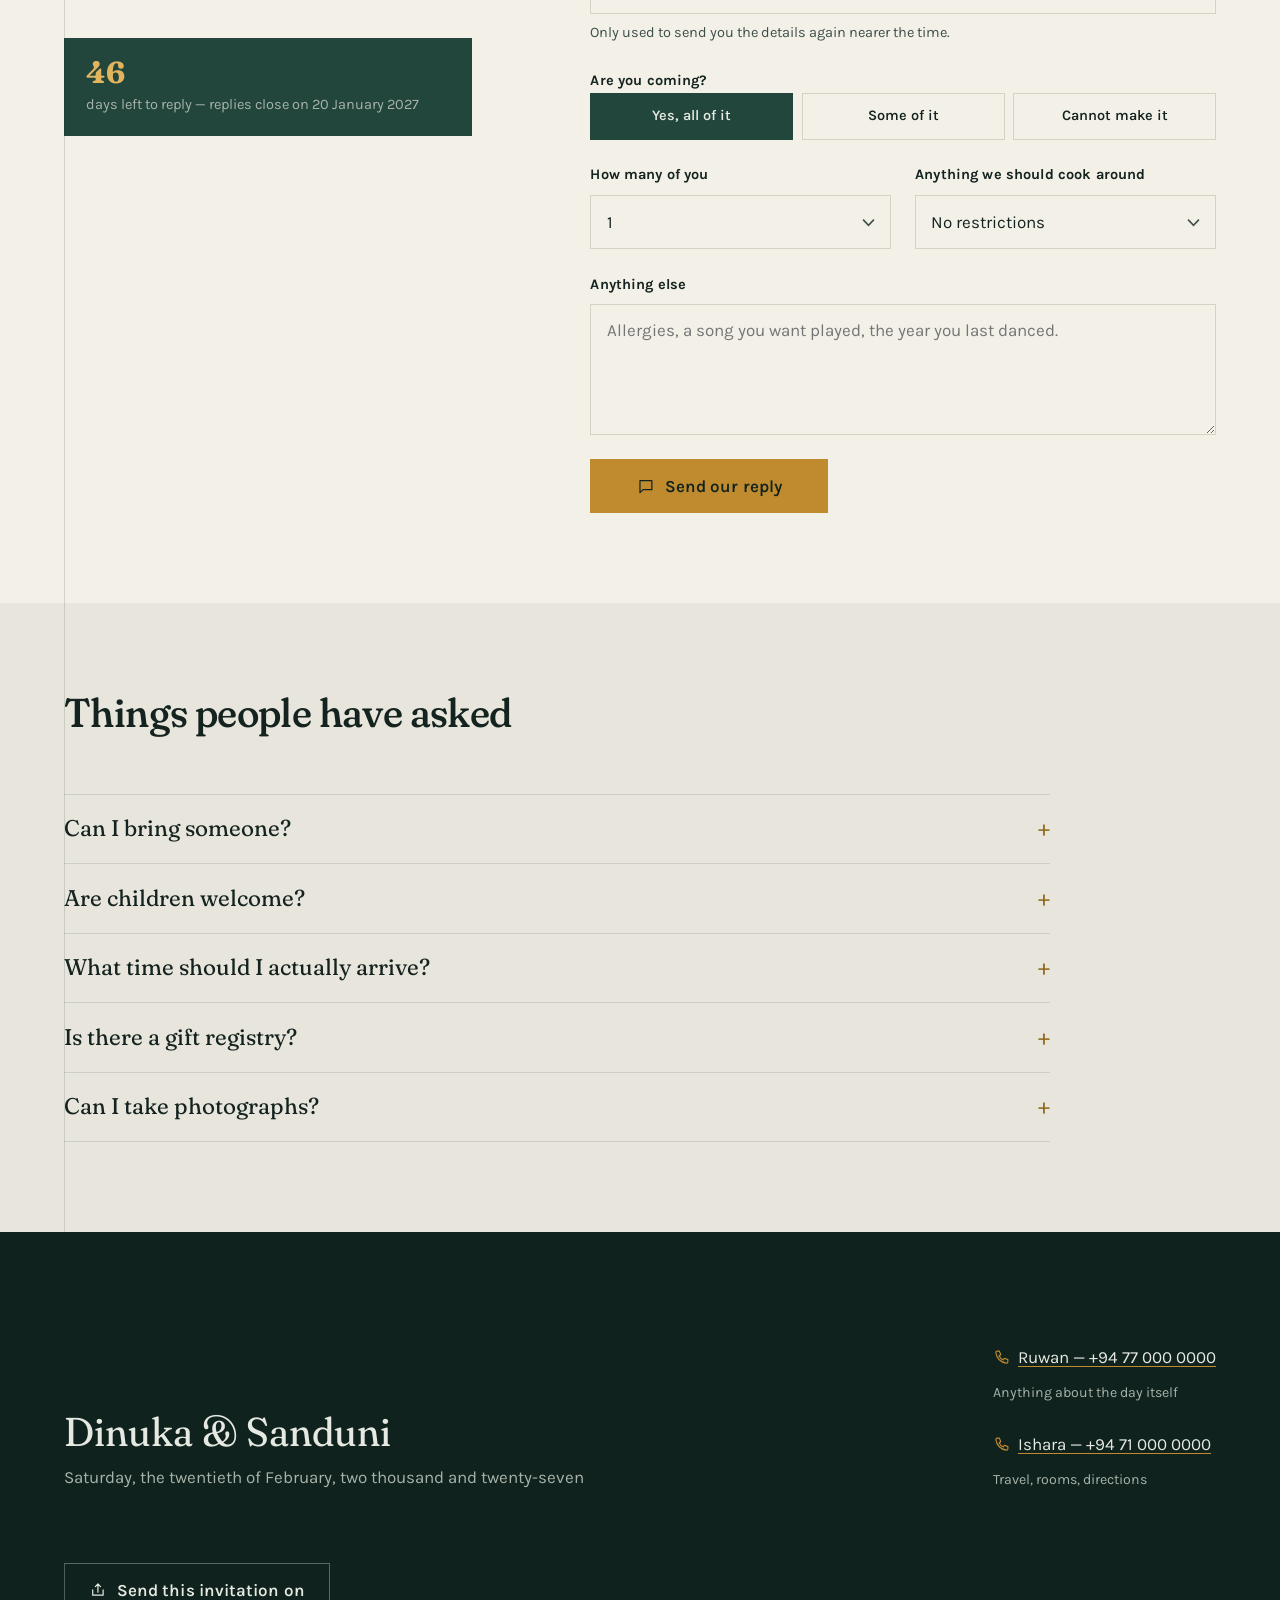
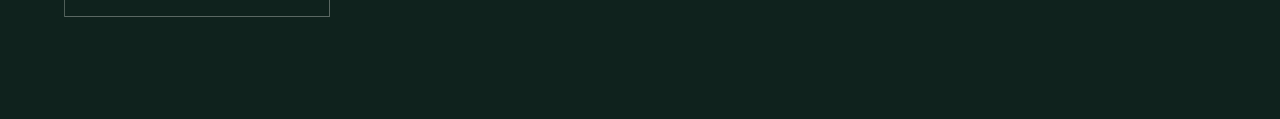
==== commit 86d3c170: "Make the invitation and its editor phone-first Most guests open a wedding invitation on a phone, in " ====
--- a/index.html
+++ b/index.html
@@ -2,11 +2,18 @@
 <html lang="en-LK">
 <head>
 <meta charset="utf-8">
-<meta name="viewport" content="width=device-width, initial-scale=1">
+<!-- viewport-fit=cover lets the page paint under a notch; every edge that
+     matters pads itself back out with env(safe-area-inset-*). -->
+<meta name="viewport" content="width=device-width, initial-scale=1, viewport-fit=cover">
 
 <title>Wedding invitation</title>
 <meta name="description" content="">
 <meta name="theme-color" content="#22463C">
+<meta name="color-scheme" content="light">
+<meta name="apple-mobile-web-app-capable" content="yes">
+<meta name="apple-mobile-web-app-status-bar-style" content="black-translucent">
+<meta name="apple-mobile-web-app-title" content="Invitation">
+<meta name="format-detection" content="telephone=no">
 <link rel="canonical" href="">
 
 <meta property="og:type" content="website">
@@ -20,6 +27,8 @@
 <meta name="twitter:image" content="">
 
 <link rel="icon" href="data:image/svg+xml,%3Csvg xmlns='http://www.w3.org/2000/svg' viewBox='0 0 32 32'%3E%3Crect width='32' height='32' fill='%2322463c'/%3E%3Ctext x='16' y='23' font-family='Georgia,serif' font-size='20' fill='%23c08a2e' text-anchor='middle'%3E%26amp;%3C/text%3E%3C/svg%3E">
+<link rel="apple-touch-icon" href="assets/img/icon-180.png">
+<link rel="manifest" href="site.webmanifest">
 
 <link rel="preload" as="font" type="font/woff2" href="assets/fonts/Fraunces.woff2" crossorigin>
 <link rel="preload" as="font" type="font/woff2" href="assets/fonts/Karla.woff2" crossorigin>
@@ -36,6 +45,10 @@
   <i></i>
   <p class="boot__fail" id="boot-fail" hidden></p>
 </div>
+
+<!-- The brass thread is a desktop luxury; on a phone the same progress is
+     read off a hairline at the top of the screen. -->
+<div class="progress" id="progress" aria-hidden="true"><i></i></div>
 
 <div class="page">
   <span class="thread" id="thread" aria-hidden="true"></span>
@@ -54,6 +67,12 @@
   <footer class="footer" id="footer"></footer>
 </div>
 
+<!-- Thumb-reach actions on a phone: reply, directions, call. Built from the
+     JSON in dock.js, and only ever shown once the hero is behind you. -->
+<nav class="dock" id="dock" aria-label="Quick actions" hidden></nav>
+
+<dialog class="lightbox" id="lightbox" aria-label="Photograph"></dialog>
+
 <noscript>
   <div class="band shell" style="position:relative;z-index:60;background:var(--shell)">
     <h2>The invitation needs JavaScript for the reply form and calendar links.</h2>
@@ -66,5 +85,22 @@
 </noscript>
 
 <script type="module" src="assets/js/main.js"></script>
+
+<!-- A browser too old for ES modules would otherwise sit on the loading
+     curtain forever. It is told so instead. -->
+<script nomodule>
+  (function () {
+    var boot = document.getElementById('boot');
+    var fail = document.getElementById('boot-fail');
+    if (!boot || !fail) return;
+    var pulse = boot.getElementsByTagName('i')[0];
+    if (pulse) pulse.parentNode.removeChild(pulse);
+    fail.hidden = false;
+    fail.textContent =
+      'This browser is a little old for the invitation — it needs a browser from the ' +
+      'last few years. Open the link on another phone or computer, or reply using the ' +
+      'numbers on your printed invitation.';
+  })();
+</script>
 </body>
 </html>
--- a/assets/css/style.css
+++ b/assets/css/style.css
@@ -24,7 +24,12 @@
   -webkit-font-smoothing: antialiased;
   text-rendering: optimizeLegibility;
   overflow-x: hidden;
-}
+  /* A tap should feel like a press, not like a grey box being painted on */
+  -webkit-tap-highlight-color: color-mix(in oklab, var(--brass) 22%, transparent);
+}
+
+/* Anchored jumps land clear of the top of the screen rather than flush */
+:target, section[id] { scroll-margin-top: 1.5rem; }
 
 img, picture, svg { display: block; max-width: 100%; }
 
@@ -153,7 +158,11 @@
   min-height: 100svh;
   display: grid;
   align-content: end;
-  padding: var(--rail) var(--rail) clamp(2.5rem, 7vw, 5rem);
+  /* Side gutters come from .shell on the inner block, so a phone is not
+     padded twice; the top and foot clear the notch and home indicator. */
+  padding-block:
+    calc(var(--rail) + var(--safe-t))
+    calc(clamp(2.5rem, 7vw, 5rem) + var(--safe-b));
   background: var(--poruwa-lo);
   color: var(--on-dark);
   overflow: clip;
@@ -197,11 +206,14 @@
   font-family: var(--display);
   font-weight: 400;
   font-variation-settings: "SOFT" 40, "WONK" 1, "opsz" 144;
-  font-size: clamp(3rem, 16vw, 13rem);
+  font-size: clamp(2.6rem, 15vw, 13rem);
   line-height: 0.88;
   letter-spacing: -0.035em;
   padding-left: 0.58em;
   margin-bottom: clamp(1.75rem, 4vw, 2.75rem);
+  /* A long name breaks rather than pushing the page sideways */
+  max-width: 100%;
+  overflow-wrap: break-word;
 }
 .names span { display: block; }
 
@@ -238,6 +250,16 @@
   font-variation-settings: "SOFT" 80, "WONK" 0;
 }
 
+/* The two things a guest opens this page to do, within thumb reach of the
+   first screen rather than six scrolls down. */
+.hero__actions {
+  display: flex;
+  flex-wrap: wrap;
+  gap: 0.6rem;
+  margin-top: clamp(1.5rem, 4vw, 2rem);
+}
+.hero__actions .btn { flex: 1 1 12rem; max-width: 18rem; }
+
 /* One orchestrated load sequence, and only here */
 .hero__inner > * {
   animation: rise 1s var(--ease-settle) backwards;
@@ -246,8 +268,19 @@
 .names          { animation-delay: 0.3s; }
 .hero__meta     { animation-delay: 0.5s; }
 .hero__line     { animation-delay: 0.62s; }
+.hero__actions  { animation-delay: 0.74s; }
 @keyframes rise {
   from { opacity: 0; transform: translateY(1.1rem); }
+}
+
+/* A phone held sideways has about 380px of height to work with — the hero
+   stops insisting on a full screen and simply fits what it has. */
+@media (orientation: landscape) and (max-height: 32rem) {
+  .hero { min-height: auto; padding-block: calc(2.25rem + var(--safe-t)) 2.25rem; }
+  .names { font-size: clamp(2.4rem, 9vw, 5rem); }
+  .hero__eyebrow { font-size: var(--t--1); margin-bottom: 0.9rem; }
+  .hero__line { font-size: var(--t-0); margin-top: 0.9rem; }
+  .hero__actions { margin-top: 1.1rem; }
 }
 
 .hero__scroll {
@@ -289,6 +322,12 @@
 .letter__paper h2 { margin-bottom: 1.2rem; }
 .letter__paper p { color: var(--ink-soft); }
 
+/* The tilt is a nice touch on a wide screen and a clipped corner on a
+   narrow one, where the paper runs the full width of the page. */
+@media (max-width: 46rem) {
+  .letter__paper { transform: none; }
+}
+
 .letter__sign {
   margin-top: 1.6rem;
   font-family: var(--display);
@@ -301,7 +340,9 @@
 /* ===============================================================
    The day — a genuine sequence, so it gets sequence markers
    =============================================================== */
-.day { display: grid; gap: 0; }
+/* An ordered list, because the day genuinely is one — a screen reader
+   announces "3 items" and which one it is on. */
+.day { display: grid; gap: 0; list-style: none; padding: 0; }
 
 .slot {
   display: grid;
@@ -348,6 +389,23 @@
   .slot { grid-template-columns: 1fr; gap: 0.75rem; }
   .slot__time { font-size: var(--t-1); }
   .slot__time small { display: inline; margin-left: 0.5rem; }
+}
+
+/* The calendar used to live behind the reply form. It is the second thing
+   most people want, so it also sits under the running order. */
+.day__actions {
+  display: flex;
+  flex-wrap: wrap;
+  gap: 0.6rem;
+  align-items: center;
+  margin-top: clamp(1.5rem, 4vw, 2.25rem);
+}
+.day__actions .btn { flex: 1 1 13rem; }
+.day__note {
+  flex: 1 1 100%;
+  font-size: var(--t--1);
+  color: var(--ink-soft);
+  max-width: 44ch;
 }
 
 /* ===============================================================
@@ -393,8 +451,33 @@
     grid-column: span 1;
     margin-top: 0;
   }
-  .gallery figure:nth-child(4n + 3) { grid-column: span 2; }
-}
+  /* The scatter reads as craft at 1200px and as a mistake at 390px, where
+     every rotation costs a clipped corner. :nth-child(n) matches the same
+     specificity as the rotations above, so it beats them on source order
+     however many photographs the JSON carries. */
+  .gallery figure:nth-child(n) { transform: none; }
+  /* One full-width frame to open on, then pairs. A portrait crop at full
+     width would eat a whole screen, so the lead frame is cropped wide. */
+  .gallery figure:nth-child(6n + 1) { grid-column: span 2; }
+  .gallery figure:nth-child(6n + 1) .frame { aspect-ratio: 4 / 3; }
+  .gallery figcaption { max-width: none; }
+}
+
+/* Each photograph is a button: tap to open it full-screen, where it can
+   actually be looked at rather than squinted at two-up. */
+.gallery__open {
+  display: block;
+  width: 100%;
+  padding: 0;
+  border: 0;
+  background: none;
+  cursor: zoom-in;
+}
+.gallery__open .frame { transition: transform var(--dur-quick) var(--ease-out-soft); }
+@media (hover: hover) and (pointer: fine) {
+  .gallery__open:hover .frame { transform: scale(1.012); }
+}
+.gallery__open:focus-visible { outline-offset: 4px; }
 
 /* Blur-up frame. Aspect ratio comes from the JSON, so nothing shifts. */
 .frame {
@@ -459,6 +542,8 @@
 .venue__notes p { color: var(--on-dark-soft); max-width: 46ch; font-size: var(--t--1); line-height: 1.6; }
 
 .venue__links { display: flex; flex-wrap: wrap; gap: 0.75rem; margin-top: 2rem; }
+/* Side by side where there is room, full width where there is not */
+.venue__links .btn { flex: 1 1 14rem; }
 
 /* Crop the venue photograph upright so it fills the column beside the text */
 @media (min-width: 58rem) {
@@ -471,32 +556,45 @@
 .btn {
   display: inline-flex;
   align-items: center;
+  justify-content: center;
   gap: 0.6rem;
-  padding: 0.85rem 1.5rem;
+  min-height: var(--tap);          /* 44px, whatever the type does */
+  padding: 0.7rem 1.4rem;
   font-size: var(--t-0);
   font-weight: 600;
   letter-spacing: 0.005em;
+  text-align: center;
   text-decoration: none;
   border: 1px solid var(--brass);
   background: var(--brass);
   color: var(--poruwa-lo);
   cursor: pointer;
+  touch-action: manipulation;      /* no 300ms wait for a second tap */
   transition: background var(--dur-quick) var(--ease-out-soft),
               border-color var(--dur-quick) var(--ease-out-soft),
-              color var(--dur-quick) var(--ease-out-soft);
-}
-.btn:hover { background: var(--brass-hi); border-color: var(--brass-hi); }
-.btn:disabled { opacity: 0.5; cursor: not-allowed; }
+              color var(--dur-quick) var(--ease-out-soft),
+              transform var(--dur-quick) var(--ease-out-soft);
+}
+/* Hover is a pointer idea. On a touch screen it sticks after the tap and
+   leaves the button looking pressed, so it is asked for explicitly. */
+@media (hover: hover) and (pointer: fine) {
+  .btn:hover { background: var(--brass-hi); border-color: var(--brass-hi); }
+}
+.btn:active { transform: translateY(1px); }
+.btn:disabled { opacity: 0.5; cursor: not-allowed; transform: none; }
 
 .btn--quiet {
   background: transparent;
   color: inherit;
   border-color: color-mix(in oklab, currentColor 35%, transparent);
 }
-.btn--quiet:hover {
-  background: color-mix(in oklab, currentColor 8%, transparent);
-  border-color: currentColor;
-}
+@media (hover: hover) and (pointer: fine) {
+  .btn--quiet:hover {
+    background: color-mix(in oklab, currentColor 8%, transparent);
+    border-color: currentColor;
+  }
+}
+.btn--quiet:active { background: color-mix(in oklab, currentColor 12%, transparent); }
 
 .btn svg { width: 1.05em; height: 1.05em; flex: none; }
 
@@ -540,33 +638,71 @@
 .field select,
 .field textarea {
   width: 100%;
-  padding: 0.8rem 0.9rem;
+  min-height: var(--tap);
+  padding: 0.7rem 0.9rem;
+  /* Never below 16px: iOS zooms the whole page in on a smaller field and
+     leaves the guest scrolled sideways in the middle of the form. */
+  font-size: max(1rem, 16px);
   background: var(--shell-warm);
   border: 1px solid var(--shell-dim);
   border-radius: 0;
-  transition: border-color var(--dur-quick) var(--ease-out-soft);
+  transition: border-color var(--dur-quick) var(--ease-out-soft),
+              box-shadow var(--dur-quick) var(--ease-out-soft);
 }
 .field input:focus, .field select:focus, .field textarea:focus {
   border-color: var(--brass);
   outline-offset: 1px;
 }
-.field textarea { min-height: 6.5rem; resize: vertical; }
-
-.fieldset { border: 0; padding: 0; display: grid; gap: 0.45rem; }
-.choices { display: flex; flex-wrap: wrap; gap: 0.5rem; }
+.field textarea { min-height: 6.5rem; resize: vertical; line-height: 1.55; }
+
+/* Native selects are a system control worth keeping — only the arrow is
+   ours, so the row lines up with the inputs above it. */
+.field select {
+  appearance: none;
+  padding-right: 2.4rem;
+  background-image: url("data:image/svg+xml,%3Csvg xmlns='http://www.w3.org/2000/svg' viewBox='0 0 12 8'%3E%3Cpath d='M1 1.5 6 6.5l5-5' fill='none' stroke='%233d4f49' stroke-width='1.5'/%3E%3C/svg%3E");
+  background-repeat: no-repeat;
+  background-position: right 0.9rem center;
+  background-size: 0.75rem;
+}
+
+/* A field that failed validation says so at the field, not only at the
+   foot of the form where it may be off-screen on a phone. */
+.field[data-invalid] input,
+.field[data-invalid] textarea,
+.field[data-invalid] select { border-color: var(--alarm); }
+.field__error {
+  font-size: var(--t--1);
+  font-weight: 600;
+  color: var(--alarm);
+}
+
+.fieldset { border: 0; padding: 0; display: grid; gap: 0.45rem; min-width: 0; }
+.fieldset > legend { padding: 0; }   /* the browser's own 2px indent, undone */
+/* Stacked full-width rows on a phone, a segmented row once there is width */
+.choices {
+  display: grid;
+  grid-template-columns: repeat(auto-fit, minmax(9.5rem, 1fr));
+  gap: 0.5rem;
+}
 
 /* Segmented radio group */
 .choice { position: relative; }
 .choice input {
-  position: absolute; inset: 0; opacity: 0; cursor: pointer;
+  position: absolute; inset: 0; width: 100%; height: 100%;
+  opacity: 0; cursor: pointer; margin: 0;
 }
 .choice span {
-  display: block;
+  display: flex;
+  align-items: center;
+  justify-content: center;
+  min-height: var(--tap);
   padding: 0.6rem 1.05rem;
   border: 1px solid var(--shell-dim);
   background: var(--shell-warm);
   font-size: var(--t--1);
   font-weight: 600;
+  text-align: center;
   transition: background var(--dur-quick) var(--ease-out-soft),
               border-color var(--dur-quick) var(--ease-out-soft),
               color var(--dur-quick) var(--ease-out-soft);
@@ -585,6 +721,10 @@
 }
 .form__row { display: grid; gap: 1.4rem; }
 @media (min-width: 34rem) { .form__row { grid-template-columns: 1fr 1fr; } }
+
+/* The one button that matters is worth a thumb's width of screen */
+.form__submit .btn { width: 100%; }
+@media (min-width: 34rem) { .form__submit .btn { width: auto; min-width: 14rem; } }
 
 /* ===============================================================
    Confirmation + calendar handoff
@@ -610,6 +750,7 @@
 .confirm__group { display: grid; gap: 0.75rem; }
 .confirm__group > p { font-size: var(--t--1); }
 .confirm__buttons { display: flex; flex-wrap: wrap; gap: 0.6rem; }
+.confirm__buttons .btn { flex: 1 1 13rem; }
 
 .confirm__rule {
   height: 1px;
@@ -646,8 +787,10 @@
   justify-content: space-between;
   align-items: baseline;
   gap: 1.5rem;
+  min-height: var(--tap);
   padding-block: 1.15rem;
   cursor: pointer;
+  touch-action: manipulation;
   list-style: none;
   font-family: var(--display);
   font-size: var(--t-1);
@@ -677,7 +820,12 @@
 .footer {
   background: var(--poruwa-lo);
   color: var(--on-dark-soft);
-  padding-block: clamp(3.5rem, 8vw, 6rem);
+  padding-block: clamp(3.5rem, 8vw, 6rem)
+                 calc(clamp(3.5rem, 8vw, 6rem) + var(--safe-b));
+}
+/* Room at the foot for the action dock, so it never covers a phone number */
+@media (max-width: 46rem) {
+  .footer { padding-bottom: calc(7rem + var(--safe-b)); }
 }
 .footer__grid { display: grid; gap: 2.5rem; }
 @media (min-width: 48rem) {
@@ -693,8 +841,149 @@
 .footer__date { margin-top: 0.6rem; }
 
 .footer__contacts { display: grid; gap: 1rem; }
-.footer__contacts a { color: var(--on-dark); text-decoration-color: var(--brass); text-underline-offset: 3px; }
+/* A phone number is there to be called: the whole line is the target */
+.footer__contacts a {
+  display: inline-flex;
+  align-items: center;
+  gap: 0.5rem;
+  min-height: var(--tap);
+  color: var(--on-dark);
+  text-decoration-color: var(--brass);
+  text-underline-offset: 3px;
+}
+.footer__contacts a svg { width: 1em; height: 1em; flex: none; color: var(--brass); }
 .footer__contacts small { display: block; color: var(--on-dark-soft); }
+
+.footer__share { margin-top: 1.75rem; }
+.footer__share .btn { color: var(--on-dark); }
+@media (min-width: 48rem) { .footer__share { justify-self: start; grid-column: 1; } }
+
+/* ===============================================================
+   Reading progress — the thread's stand-in on a narrow screen
+   =============================================================== */
+.progress {
+  position: fixed;
+  top: 0; left: 0; right: 0;
+  height: 2px;
+  z-index: 45;
+  background: color-mix(in oklab, var(--ink) 10%, transparent);
+  pointer-events: none;
+  opacity: 0;
+  transition: opacity var(--dur) var(--ease-out-soft);
+}
+.progress.is-lit { opacity: 1; }
+.progress i {
+  display: block;
+  height: 100%;
+  background: linear-gradient(90deg, var(--brass-lo), var(--brass-hi));
+  transform-origin: left;
+  transform: scaleX(var(--read-progress, 0));
+}
+@media (min-width: 46rem) { .progress { display: none; } }
+
+/* ===============================================================
+   Action dock
+   ---------------------------------------------------------------
+   The three things a guest came to do, parked in the thumb zone once
+   the hero has scrolled away. It gets out of the way while the reply
+   form is on screen, where it would only be repeating itself.
+   =============================================================== */
+.dock {
+  position: fixed;
+  left: 0; right: 0; bottom: 0;
+  z-index: 44;
+  display: flex;
+  gap: 0.5rem;
+  padding: 0.6rem max(0.75rem, var(--safe-l)) calc(0.6rem + var(--safe-b))
+                  max(0.75rem, var(--safe-r));
+  background: color-mix(in oklab, var(--shell) 88%, transparent);
+  border-top: 1px solid var(--shell-dim);
+  box-shadow: 0 -12px 30px -28px rgba(20, 35, 31, 0.9);
+  transform: translateY(110%);
+  transition: transform var(--dur) var(--ease-settle),
+              opacity var(--dur-quick) var(--ease-out-soft);
+  opacity: 0;
+}
+@supports (backdrop-filter: blur(12px)) {
+  .dock { backdrop-filter: blur(12px) saturate(1.1); }
+}
+.dock.is-up { transform: none; opacity: 1; }
+/* Icon over label, so three actions fit a 320px screen without any of
+   them being truncated to "Directio…". */
+.dock .btn {
+  flex: 1 1 0;
+  min-width: 0;
+  flex-direction: column;
+  gap: 0.2rem;
+  min-height: 3.25rem;
+  padding: 0.45rem 0.4rem;
+  font-size: 0.72rem;
+  letter-spacing: 0.01em;
+}
+.dock .btn svg { width: 1.3rem; height: 1.3rem; }
+.dock .btn span { max-width: 100%; overflow: hidden; text-overflow: ellipsis; white-space: nowrap; }
+.dock .btn--quiet { color: var(--ink); border-color: var(--shell-dim); background: var(--shell-warm); }
+@media (min-width: 46rem) { .dock { display: none; } }
+
+/* ===============================================================
+   Lightbox — a photograph, full screen, where it can be looked at
+   =============================================================== */
+.lightbox {
+  width: 100%;
+  max-width: 100%;
+  height: 100%;
+  max-height: 100%;
+  margin: 0;
+  padding: 0;
+  border: 0;
+  background: var(--poruwa-lo);
+  color: var(--on-dark);
+}
+.lightbox::backdrop { background: rgba(11, 22, 19, 0.92); }
+.lightbox[open] { display: grid; grid-template-rows: auto 1fr auto; }
+.lightbox__bar {
+  display: flex;
+  align-items: center;
+  justify-content: space-between;
+  gap: 1rem;
+  padding: max(0.6rem, var(--safe-t)) max(0.9rem, var(--safe-r)) 0.6rem max(0.9rem, var(--safe-l));
+  font-size: var(--t--1);
+  color: var(--on-dark-soft);
+  font-variant-numeric: tabular-nums;
+}
+.lightbox__close {
+  display: grid;
+  place-items: center;
+  width: var(--tap); height: var(--tap);
+  border: 1px solid color-mix(in oklab, var(--on-dark) 30%, transparent);
+  background: transparent;
+  color: inherit;
+  font-size: var(--t-1);
+  line-height: 1;
+  cursor: pointer;
+  touch-action: manipulation;
+}
+.lightbox__stage {
+  display: grid;
+  place-items: center;
+  min-height: 0;
+  padding: 0 max(0.75rem, var(--safe-l)) 0 max(0.75rem, var(--safe-r));
+}
+.lightbox__stage img {
+  max-width: 100%;
+  max-height: 100%;
+  width: auto; height: auto;
+  object-fit: contain;
+  animation: confirm-in var(--dur) var(--ease-settle);
+}
+.lightbox__foot {
+  display: grid;
+  gap: 0.75rem;
+  padding: 0.9rem max(0.9rem, var(--safe-l)) calc(0.9rem + var(--safe-b)) max(0.9rem, var(--safe-r));
+}
+.lightbox__caption { color: var(--on-dark-soft); font-size: var(--t--1); max-width: 52ch; }
+.lightbox__nav { display: flex; gap: 0.5rem; }
+.lightbox__nav .btn { flex: 1 1 0; }
 
 /* ===============================================================
    Loading + failure states
@@ -724,4 +1013,30 @@
   50%      { transform: scaleY(1);   opacity: 1; }
 }
 
-.boot__fail { max-width: 30ch; text-align: center; font-size: var(--t--1); line-height: 1.6; }
+.boot__fail { max-width: 30ch; text-align: center; font-size: var(--t--1); line-height: 1.6; padding-inline: 1.5rem; }
+
+/* ===============================================================
+   Print — the details, on one sheet, without the furniture
+   =============================================================== */
+@media print {
+  .boot, .thread, .progress, .dock, .hero__scroll, .hero__actions,
+  .gallery, #rsvp, .lightbox, .skip-link, .day__actions { display: none !important; }
+
+  html { font-size: 100%; }
+  body { background: #fff; color: #000; }
+  .band, .band--dark, .band--warm, .footer, .hero {
+    background: #fff !important;
+    color: #000 !important;
+    padding-block: 1.25rem;
+    min-height: 0;
+  }
+  .hero__media { display: none; }
+  .hero__eyebrow, .hero__line, .hero__meta, .venue__street, .venue__notes p,
+  .footer__contacts small, .footer__date { color: #333 !important; }
+  .names { font-size: 3rem; }
+  .venue__hall { color: #000 !important; }
+  .faq details { break-inside: avoid; }
+  .faq details > div { display: block !important; }
+  .slot { break-inside: avoid; }
+  a[href^="http"]::after { content: " (" attr(href) ")"; font-size: 0.75em; word-break: break-all; }
+}
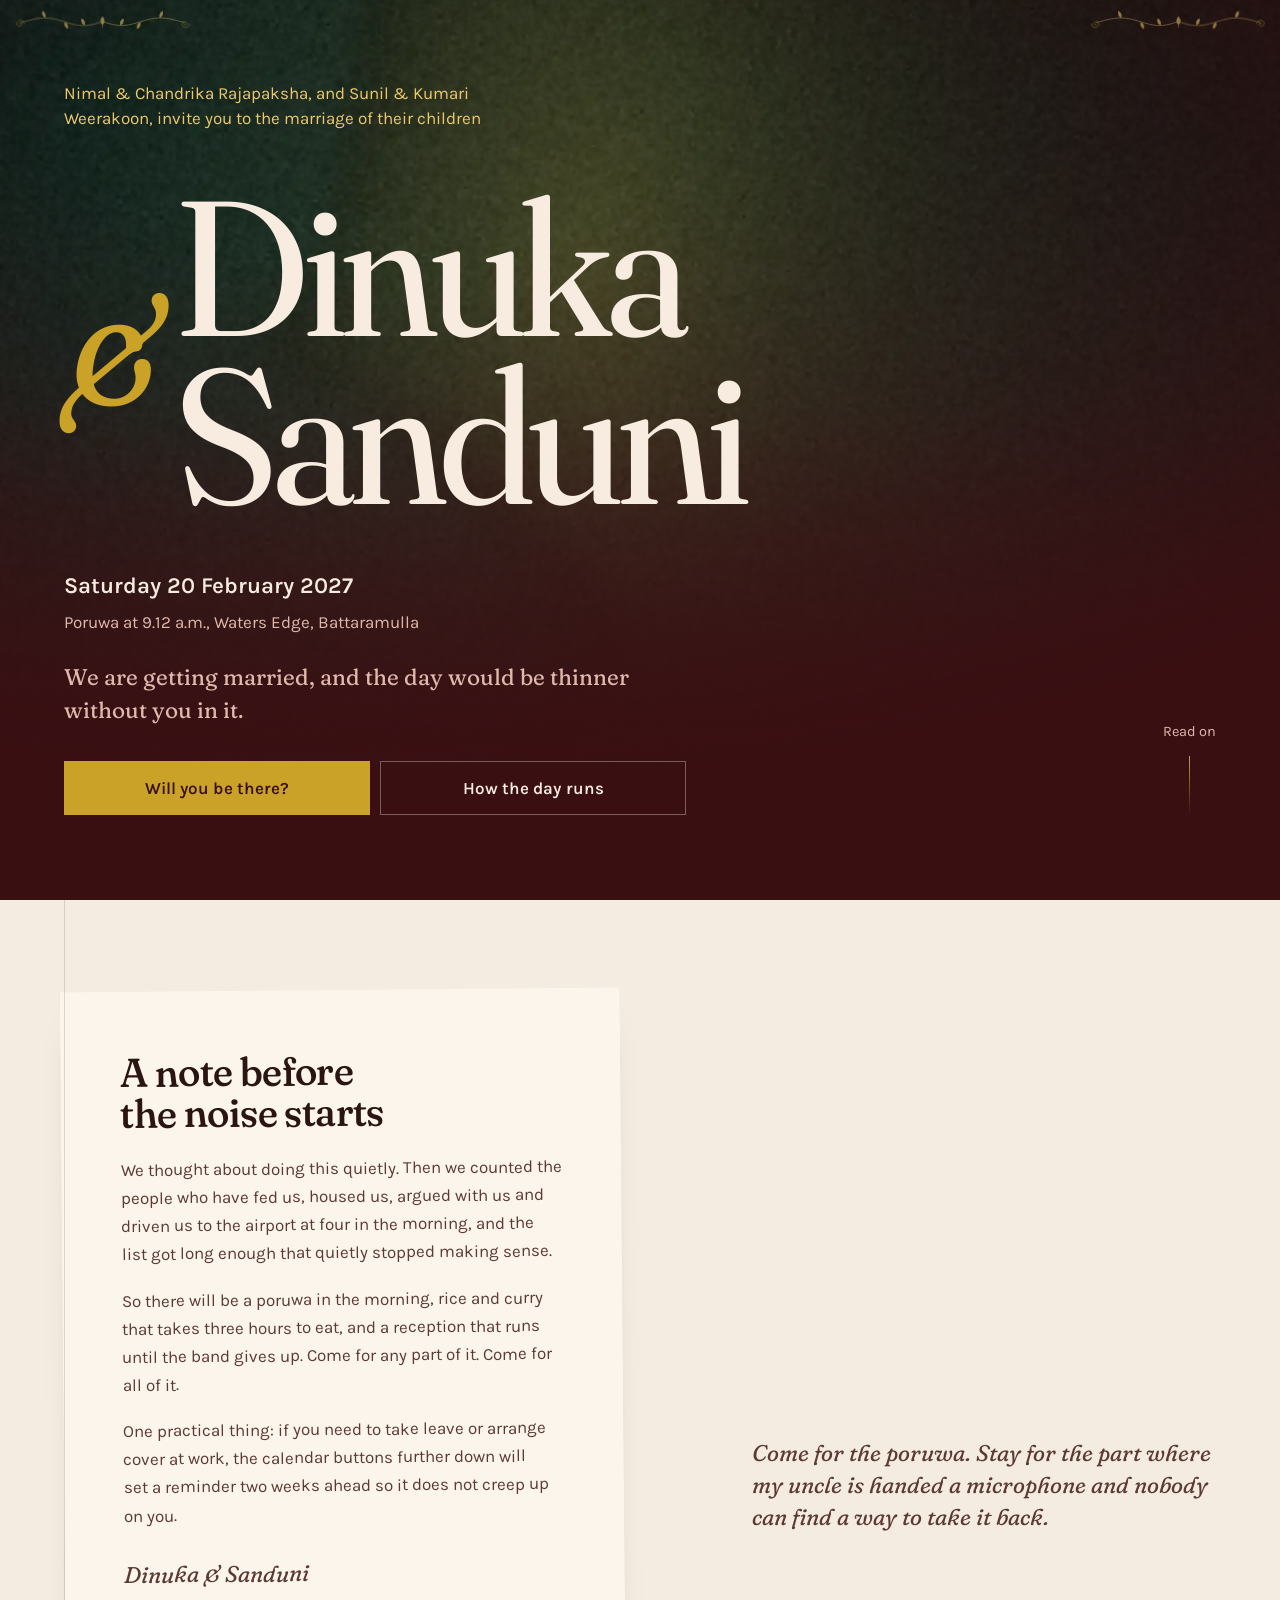
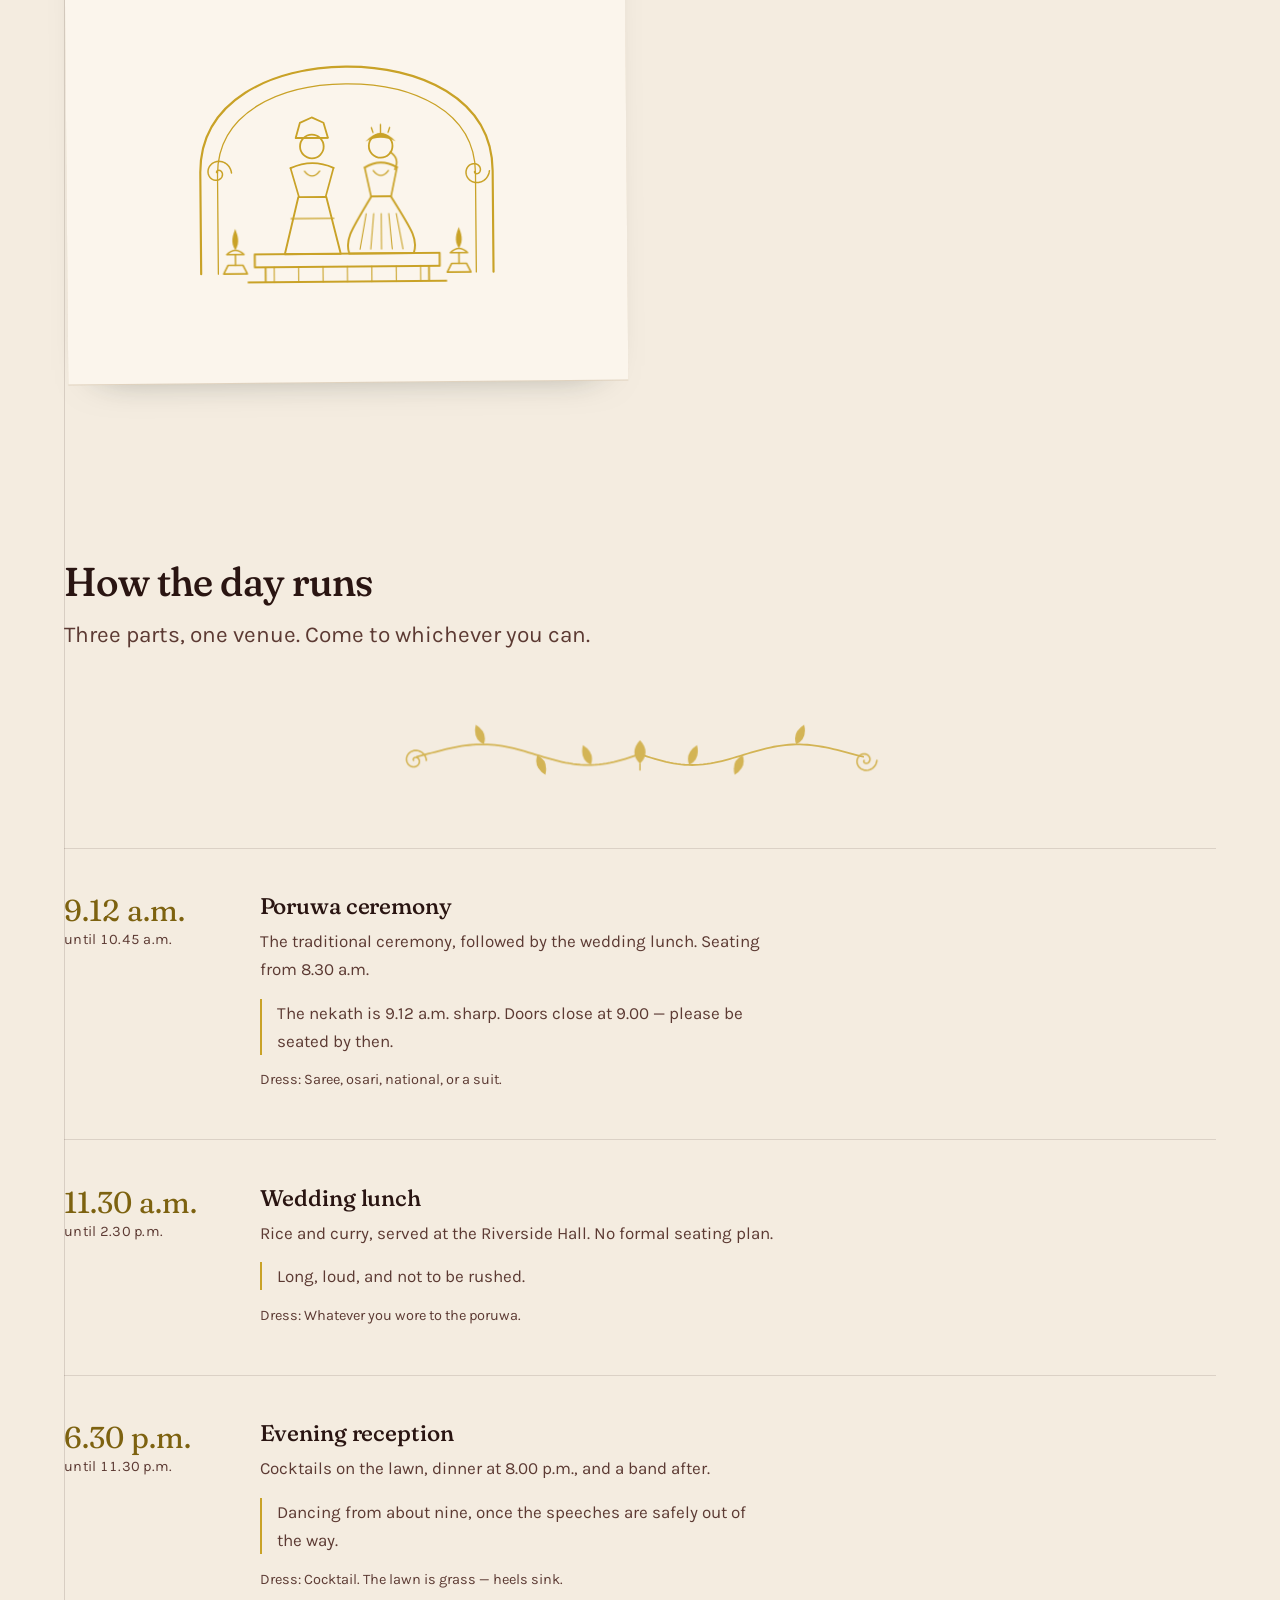
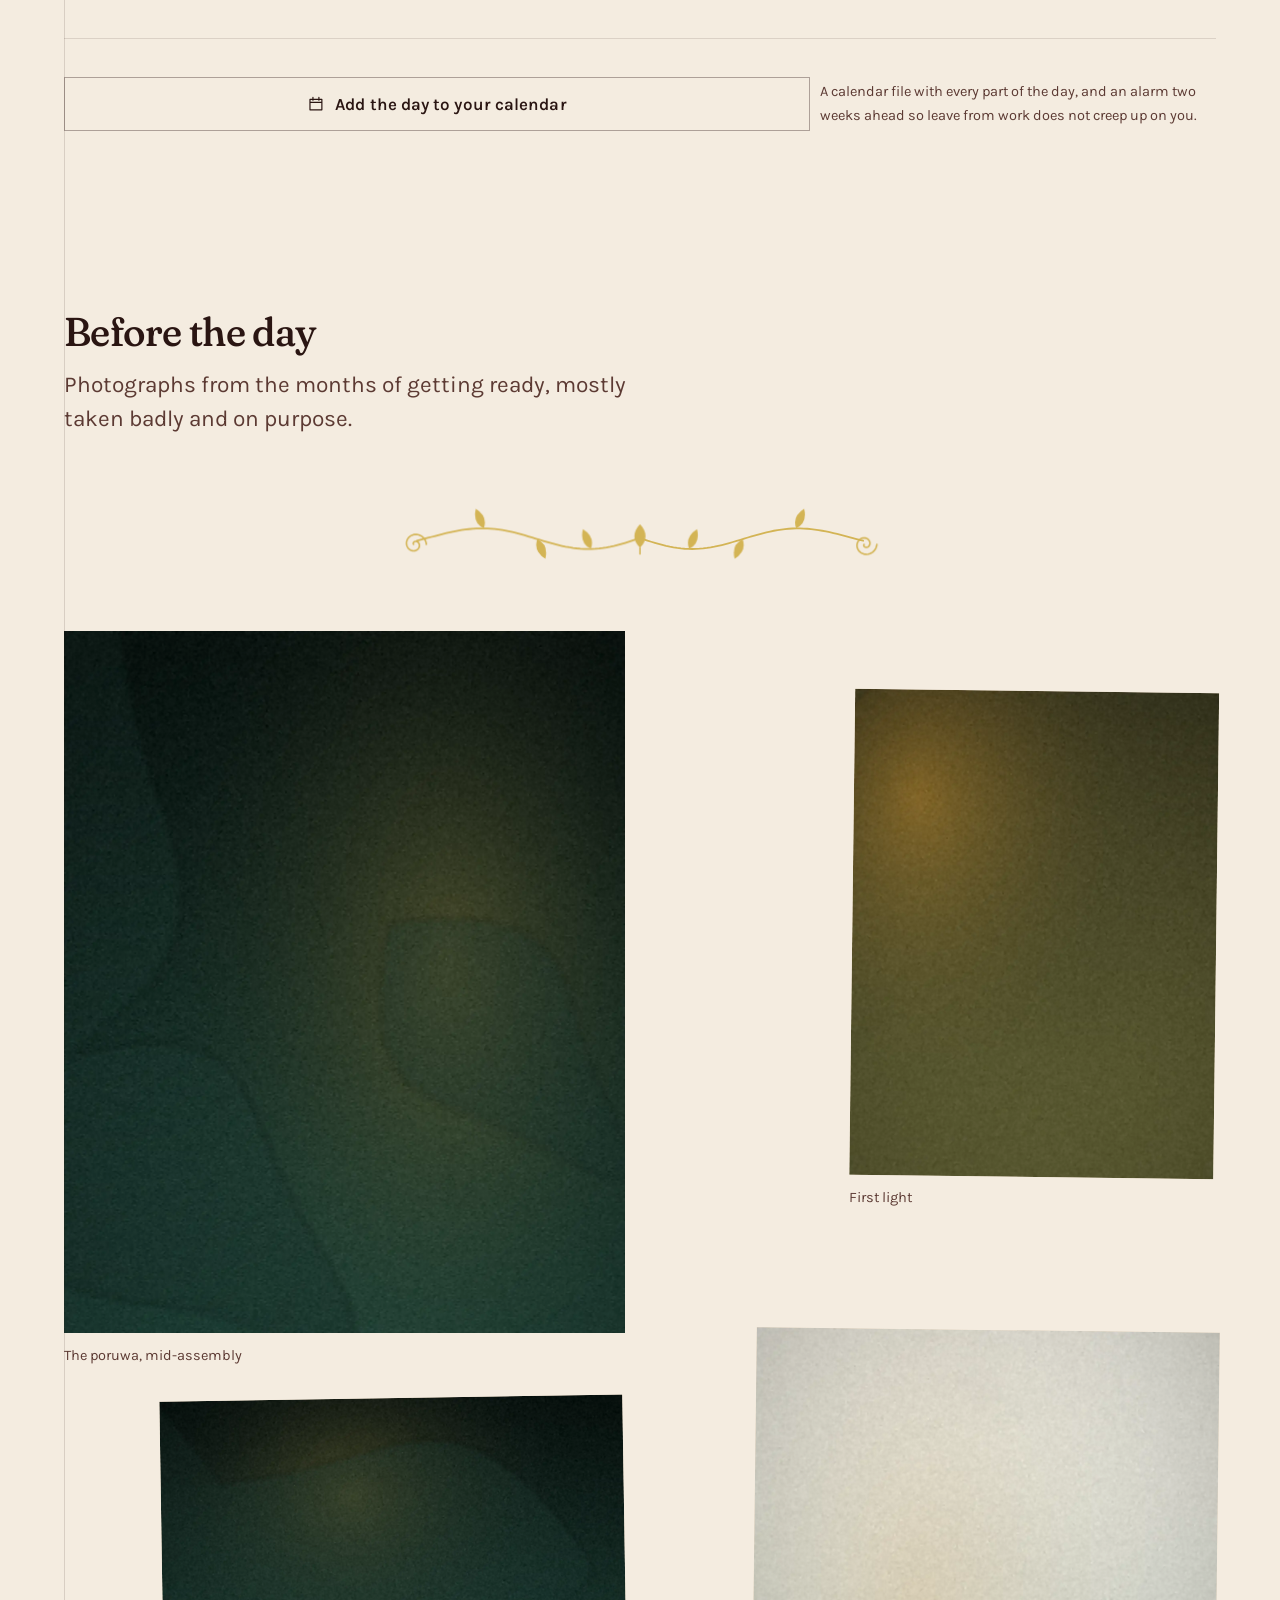
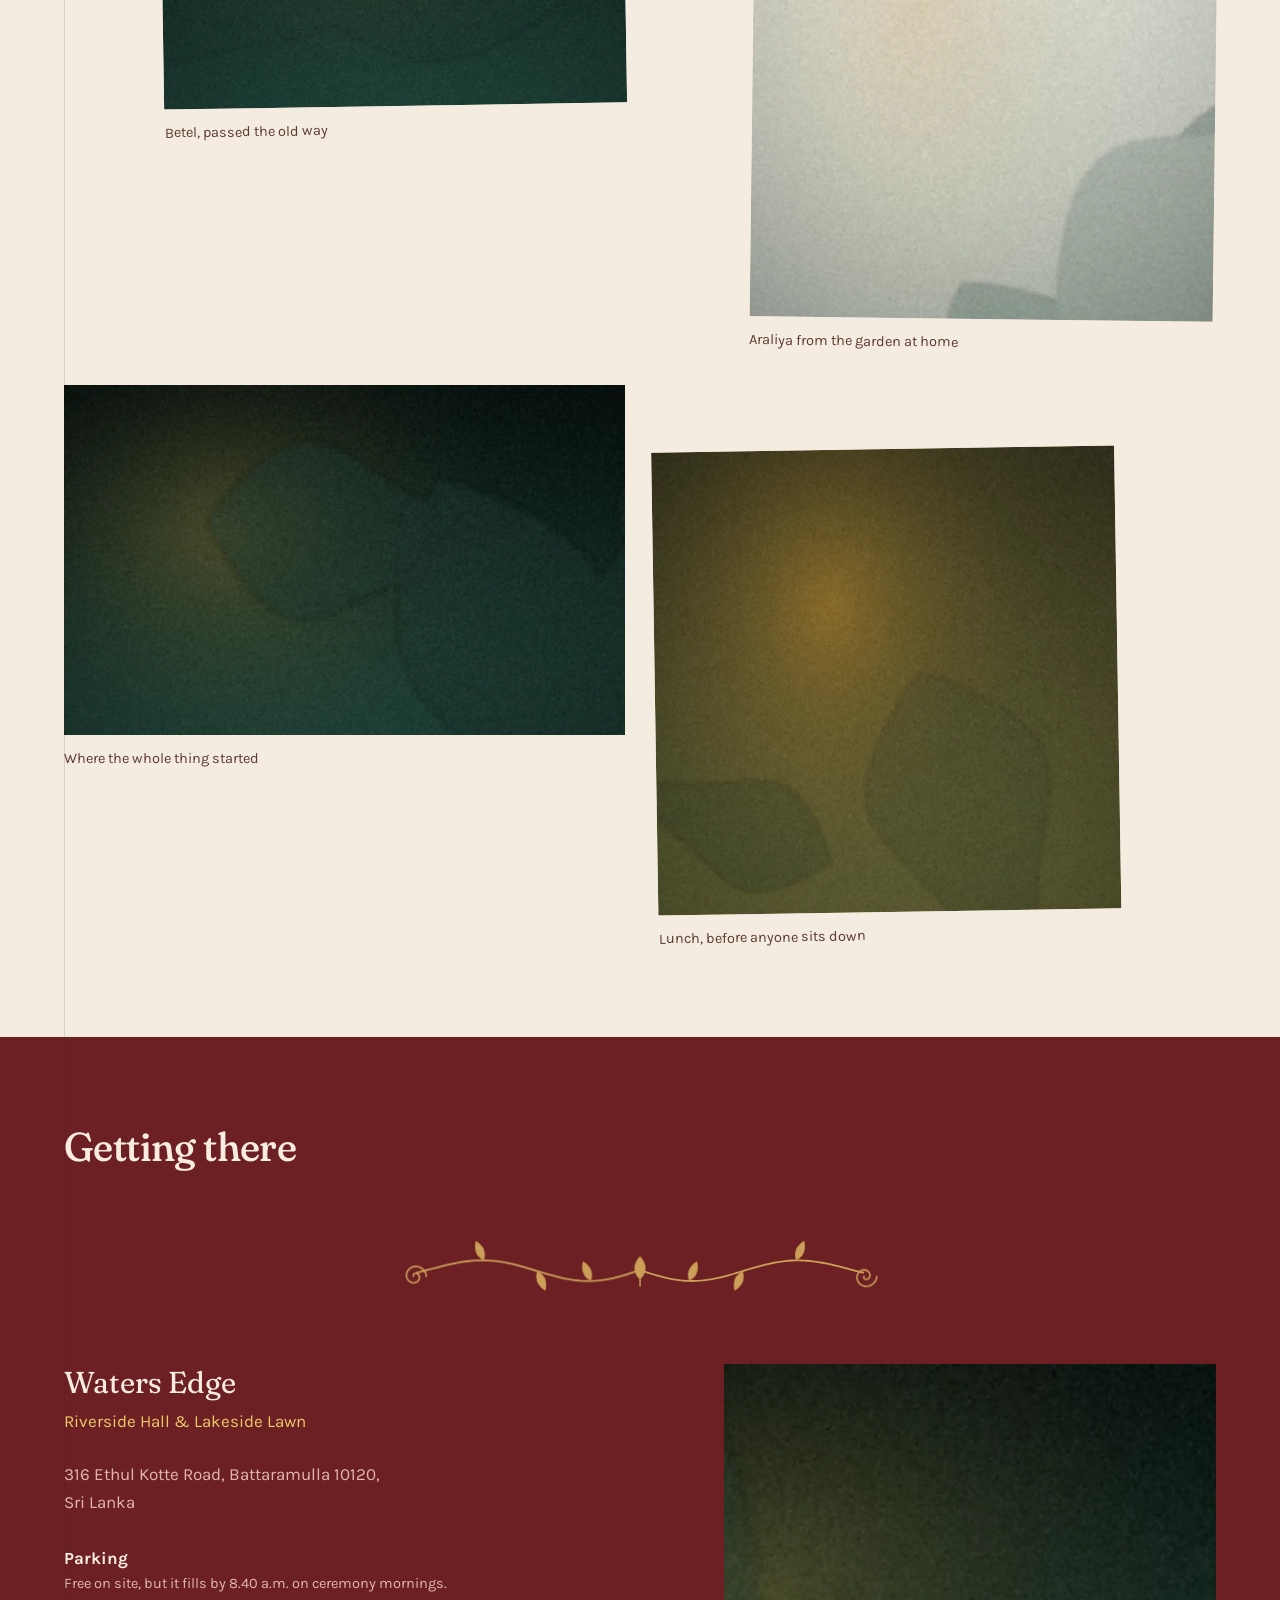
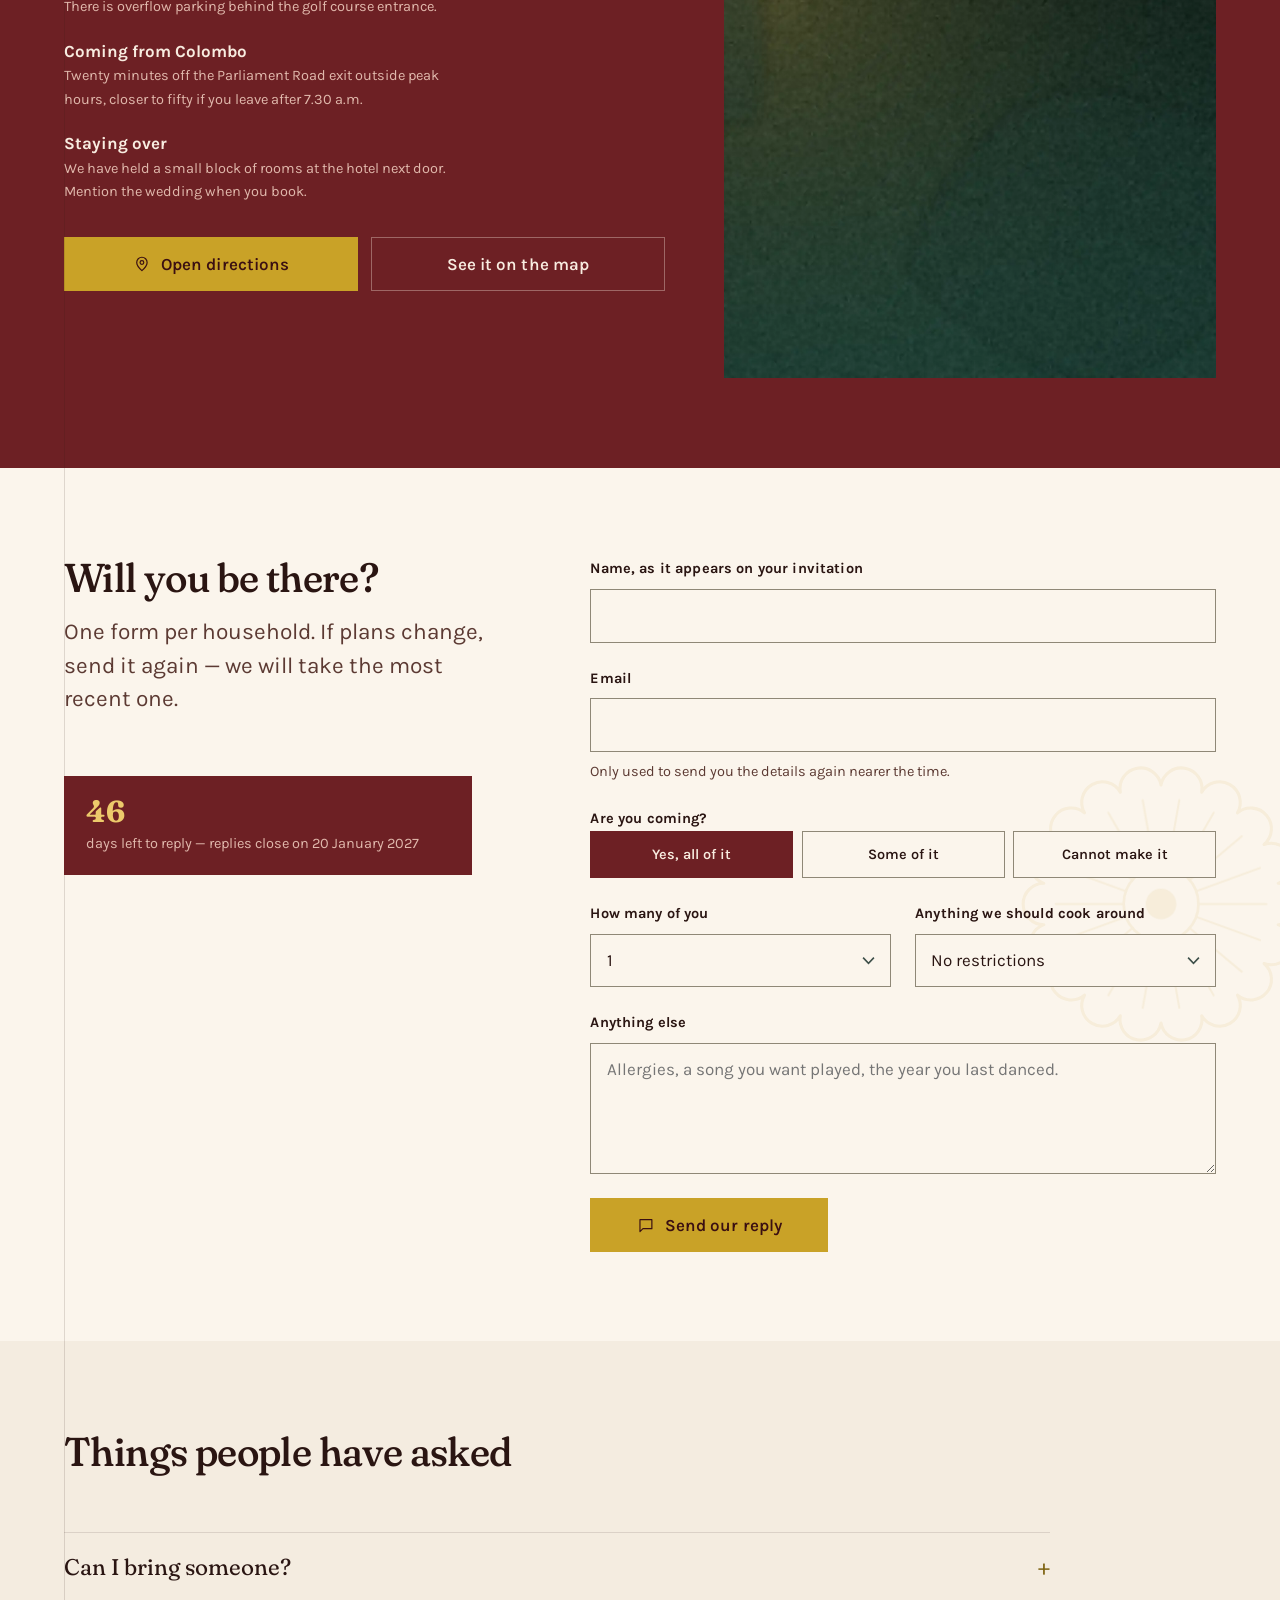
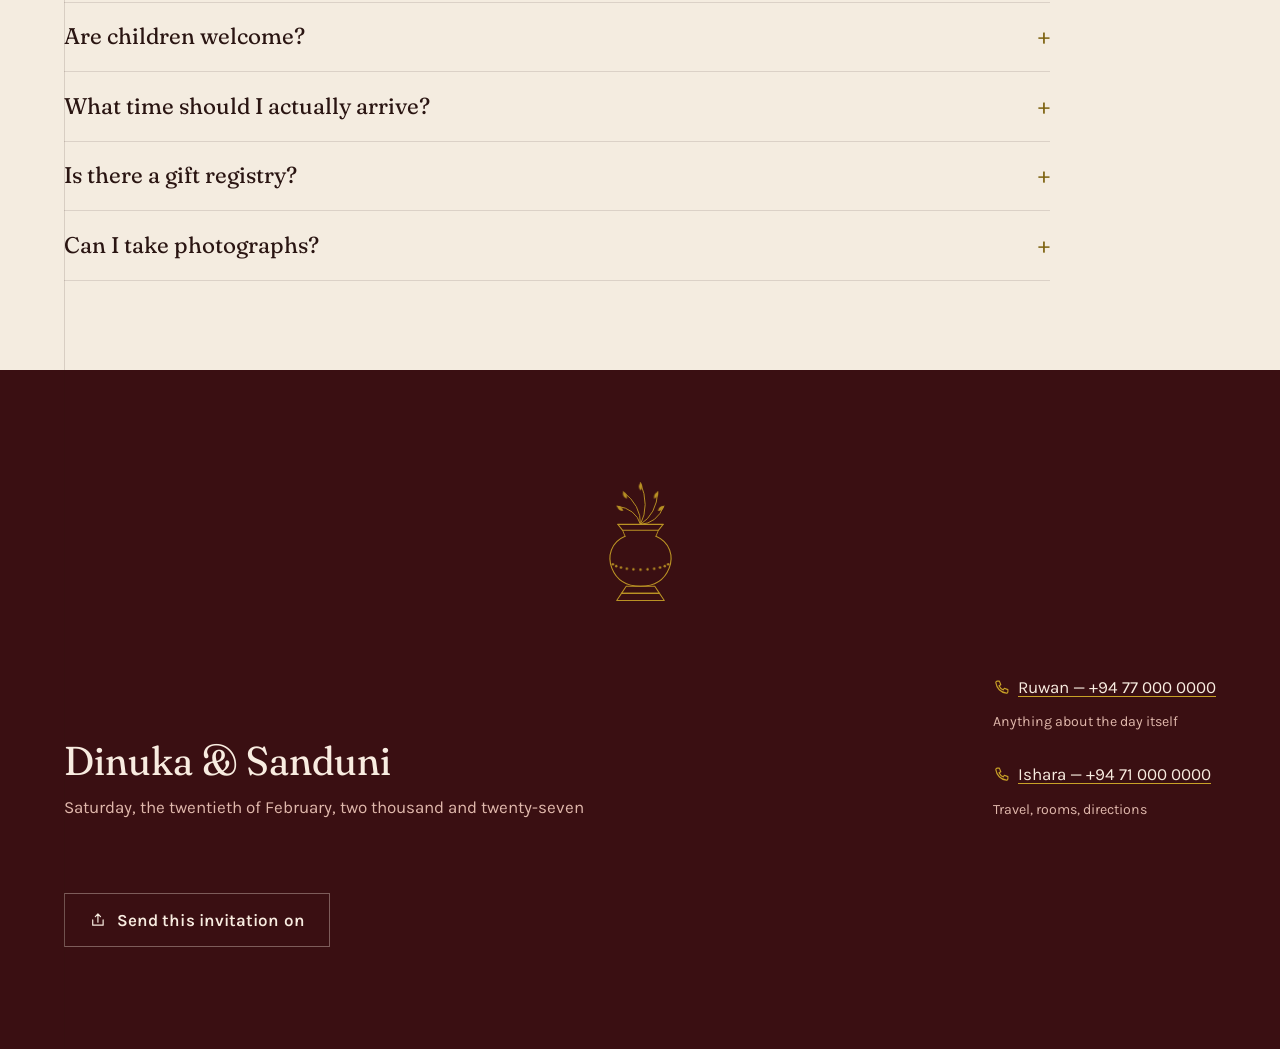
==== commit 55a05a03: "Four themes, and a Sri Lankan one with its own artwork meta.theme in wedding.json now dresses the wh" ====
--- a/index.html
+++ b/index.html
@@ -36,6 +36,7 @@
 <link rel="preload" as="fetch" href="data/wedding.json" crossorigin>
 
 <link rel="stylesheet" href="assets/css/style.css">
+<link rel="stylesheet" href="assets/css/themes.css">
 </head>
 
 <body>
--- a/assets/css/style.css
+++ b/assets/css/style.css
@@ -40,10 +40,18 @@
 :where(a) { color: inherit; }
 
 :focus-visible {
-  outline: 2px solid var(--brass);
+  outline: 2px solid var(--brass-lo);
   outline-offset: 3px;
   border-radius: 2px;
 }
+/* A focus ring has to be seen against whatever it lands on: the dark gold
+   carries on paper, the light gold on the deep bands. */
+.hero :focus-visible,
+.band--dark :focus-visible,
+.footer :focus-visible,
+.confirm :focus-visible,
+.dock :focus-visible,
+.lightbox :focus-visible { outline-color: var(--brass-hi); }
 
 ::selection { background: var(--brass); color: var(--poruwa-lo); }
 
@@ -644,7 +652,7 @@
      leaves the guest scrolled sideways in the middle of the form. */
   font-size: max(1rem, 16px);
   background: var(--shell-warm);
-  border: 1px solid var(--shell-dim);
+  border: 1px solid var(--field-line);
   border-radius: 0;
   transition: border-color var(--dur-quick) var(--ease-out-soft),
               box-shadow var(--dur-quick) var(--ease-out-soft);
@@ -698,7 +706,7 @@
   justify-content: center;
   min-height: var(--tap);
   padding: 0.6rem 1.05rem;
-  border: 1px solid var(--shell-dim);
+  border: 1px solid var(--field-line);
   background: var(--shell-warm);
   font-size: var(--t--1);
   font-weight: 600;
@@ -922,7 +930,7 @@
 }
 .dock .btn svg { width: 1.3rem; height: 1.3rem; }
 .dock .btn span { max-width: 100%; overflow: hidden; text-overflow: ellipsis; white-space: nowrap; }
-.dock .btn--quiet { color: var(--ink); border-color: var(--shell-dim); background: var(--shell-warm); }
+.dock .btn--quiet { color: var(--ink); border-color: var(--field-line); background: var(--shell-warm); }
 @media (min-width: 46rem) { .dock { display: none; } }
 
 /* ===============================================================
--- a/assets/css/themes.css
+++ b/assets/css/themes.css
@@ -0,0 +1,220 @@
+/* ---------------------------------------------------------------
+   Themes.
+
+   tokens.css holds the default palette and every other token. This
+   file holds nothing but colour, once per theme, applied by a
+   data-theme attribute on <html> that theme.js sets from
+   meta.theme in wedding.json.
+
+   The token names are the original palette's and have stayed
+   literal, so read them as roles rather than as colours:
+
+     --ink        text on paper
+     --poruwa     the dominant deep surface (venue band, footer, hero)
+     --brass      the single accent, and the thread
+     --shell      the paper the page is printed on
+     --on-dark    text on the deep surface
+
+   Type, spacing and motion do not vary by theme. A wedding
+   invitation should read the same however it is dressed.
+
+   Contrast is not eyeballed: tools/check-contrast.py asserts every
+   pair that carries text, at the ratio WCAG asks for.
+   --------------------------------------------------------------- */
+
+/* --- Poruwa ------------------------------------------------------
+   The original — betel green, the black-green of wet leaves, brass
+   lamplight, and the paper the invitations were printed on. It is
+   the palette in tokens.css and is deliberately not repeated here:
+   one set of values, so the two can never drift apart. Setting
+   data-theme="poruwa" simply leaves those defaults standing. */
+
+/* --- Kandyan -----------------------------------------------------
+   The Sri Lankan one. Lac red and gold: the reds of a Nilame
+   costume and the gold of a bride's nalalpata, on the ivory of a
+   palm-leaf manuscript. This is the theme the ornaments are drawn
+   for — liyawel creepers, a punkalasa, sesath, and the couple on
+   the poruwa. */
+:root[data-theme="kandyan"] {
+  --ink:        #2a1512;
+  --ink-soft:   #5c3a33;
+  --poruwa:     #6d2024;
+  --poruwa-dim: #551619;
+  --poruwa-lo:  #3a0f12;
+  --brass:      #c9a227;
+  --brass-lo:   #7d6210;
+  --brass-hi:   #ecca6b;
+  --shell:      #f4ece0;
+  --shell-warm: #fbf5ec;
+  --shell-dim:  #e0d2be;
+  --field-line: #8f8877;
+  --alarm:      #a32a17;
+  --on-dark:      #f8ece0;
+  --on-dark-soft: #e0b8ac;
+}
+
+/* --- Araliya -----------------------------------------------------
+   Temple flower. A morning ceremony rather than an evening one:
+   white petals, sage leaves, and gold worn lightly. */
+:root[data-theme="araliya"] {
+  --ink:        #1e2c26;
+  --ink-soft:   #47584f;
+  --poruwa:     #36513f;
+  --poruwa-dim: #2c4335;
+  --poruwa-lo:  #22342b;
+  --brass:      #bc9243;
+  --brass-lo:   #75591a;
+  --brass-hi:   #e3c384;
+  --shell:      #f7f4ed;
+  --shell-warm: #fdfcf7;
+  --shell-dim:  #e3ddd0;
+  --field-line: #918d81;
+  --alarm:      #97362a;
+  --on-dark:      #f3f7f1;
+  --on-dark-soft: #c3d3c6;
+}
+
+/* --- Handahana ---------------------------------------------------
+   The moon. For a reception that runs late: indigo, and gold read
+   by lamplight. */
+:root[data-theme="handahana"] {
+  --ink:        #161a2b;
+  --ink-soft:   #414863;
+  --poruwa:     #1f2642;
+  --poruwa-dim: #171d35;
+  --poruwa-lo:  #0c1021;
+  --brass:      #c6a052;
+  --brass-lo:   #6f5716;
+  --brass-hi:   #ecd096;
+  --shell:      #edecf1;
+  --shell-warm: #f6f5f9;
+  --shell-dim:  #d6d4df;
+  --field-line: #888794;
+  --alarm:      #9a3340;
+  --on-dark:      #eceef7;
+  --on-dark-soft: #adb4cd;
+}
+
+/* ---------------------------------------------------------------
+   Ornament
+   ---------------------------------------------------------------
+   The artwork ornament.js hangs off the page. Every piece is
+   decorative: aria-hidden, never in the tab order, never able to
+   take a tap meant for something else.
+   --------------------------------------------------------------- */
+
+.orn {
+  pointer-events: none;
+  user-select: none;
+  color: var(--brass);
+}
+.orn svg { display: block; width: 100%; height: auto; overflow: visible; }
+
+/* A rule of creeper between sections, the way a border runs down
+   the edge of a painted panel. */
+.orn--rule {
+  display: block;
+  width: min(30rem, 60%);
+  margin: clamp(2.5rem, 6vw, 4rem) auto 0;
+  opacity: 0.75;
+}
+.band--dark .orn--rule, .footer .orn--rule { color: var(--brass-hi); }
+
+/* The couple on the poruwa, under the letter. Sized off the text
+   column so it never fights the words above it. */
+.orn--couple {
+  display: block;
+  width: min(22rem, 78%);
+  margin: clamp(2rem, 5vw, 3rem) auto 0;
+}
+
+/* A pot of plenty at the foot of the page */
+.orn--pot {
+  display: block;
+  width: min(7rem, 26%);
+  margin: 0 auto clamp(1.5rem, 4vw, 2.5rem);
+  opacity: 0.9;
+}
+
+/* A sesath turning behind the reply form. Faint enough that it reads as
+   paper texture until you look at it, and always behind the words: the
+   band's own content is lifted a layer so the fan cannot cover it. */
+.orn--watermark {
+  position: absolute;
+  z-index: 0;
+  top: 50%;
+  right: max(-3rem, -6vw);
+  width: min(20rem, 46vw);
+  transform: translateY(-50%);
+  opacity: 0.09;
+}
+.orn-host { overflow: clip; }
+.band--warm > .shell { position: relative; z-index: 1; }
+@media (max-width: 46rem) { .orn--watermark { opacity: 0.06; } }
+
+/* Corner creepers on the hero, kept off the type and off the edge */
+.orn--corner {
+  position: absolute;
+  z-index: 1;
+  width: clamp(5.5rem, 16vw, 11rem);
+  opacity: 0.55;
+  color: var(--brass-hi);
+}
+.orn--corner[data-corner="tl"] { top: calc(var(--safe-t) + 0.5rem); left: 0.5rem; }
+.orn--corner[data-corner="tr"] { top: calc(var(--safe-t) + 0.5rem); right: 0.5rem; transform: scaleX(-1); }
+@media (max-width: 30rem) { .orn--corner { opacity: 0.4; } }
+
+/* ---------------------------------------------------------------
+   How the artwork moves
+   ---------------------------------------------------------------
+   Each piece draws itself once, in the register the rest of the
+   page uses: slow, once, and never again. Nothing loops except a
+   lamp flame, which is what a flame does.
+   --------------------------------------------------------------- */
+
+.orn [data-draw] {
+  stroke-dasharray: var(--len, 1200);
+  stroke-dashoffset: var(--len, 1200);
+  animation: orn-draw 2.8s var(--ease-settle) forwards;
+}
+.orn [data-draw="2"] { animation-delay: 0.35s; }
+.orn [data-draw="3"] { animation-delay: 0.7s; }
+@keyframes orn-draw { to { stroke-dashoffset: 0; } }
+
+.orn [data-fade] {
+  opacity: 0;
+  animation: orn-fade 1.6s var(--ease-out-soft) 1.1s forwards;
+}
+@keyframes orn-fade { to { opacity: 1; } }
+
+.orn [data-flame] {
+  transform-origin: 50% 100%;
+  animation: orn-flame 2.6s ease-in-out 2s infinite;
+}
+@keyframes orn-flame {
+  0%, 100% { transform: scaleY(1) scaleX(1); opacity: 0.95; }
+  40%      { transform: scaleY(1.12) scaleX(0.94); opacity: 1; }
+  70%      { transform: scaleY(0.96) scaleX(1.04); opacity: 0.88; }
+}
+
+.orn [data-turn] {
+  transform-origin: 50% 50%;
+  animation: orn-turn 34s linear 1.5s infinite;
+}
+@keyframes orn-turn { to { transform: rotate(360deg); } }
+
+/* Asked to sit still: the artwork is simply there, finished, from
+   the first frame — no drawing on, no flame, no turning. */
+@media (prefers-reduced-motion: reduce) {
+  .orn [data-draw],
+  .orn [data-fade],
+  .orn [data-flame],
+  .orn [data-turn] {
+    animation: none;
+    stroke-dashoffset: 0;
+    opacity: 1;
+  }
+}
+
+/* Ornament is decoration. It does not belong on a printed sheet. */
+@media print { .orn { display: none !important; } }
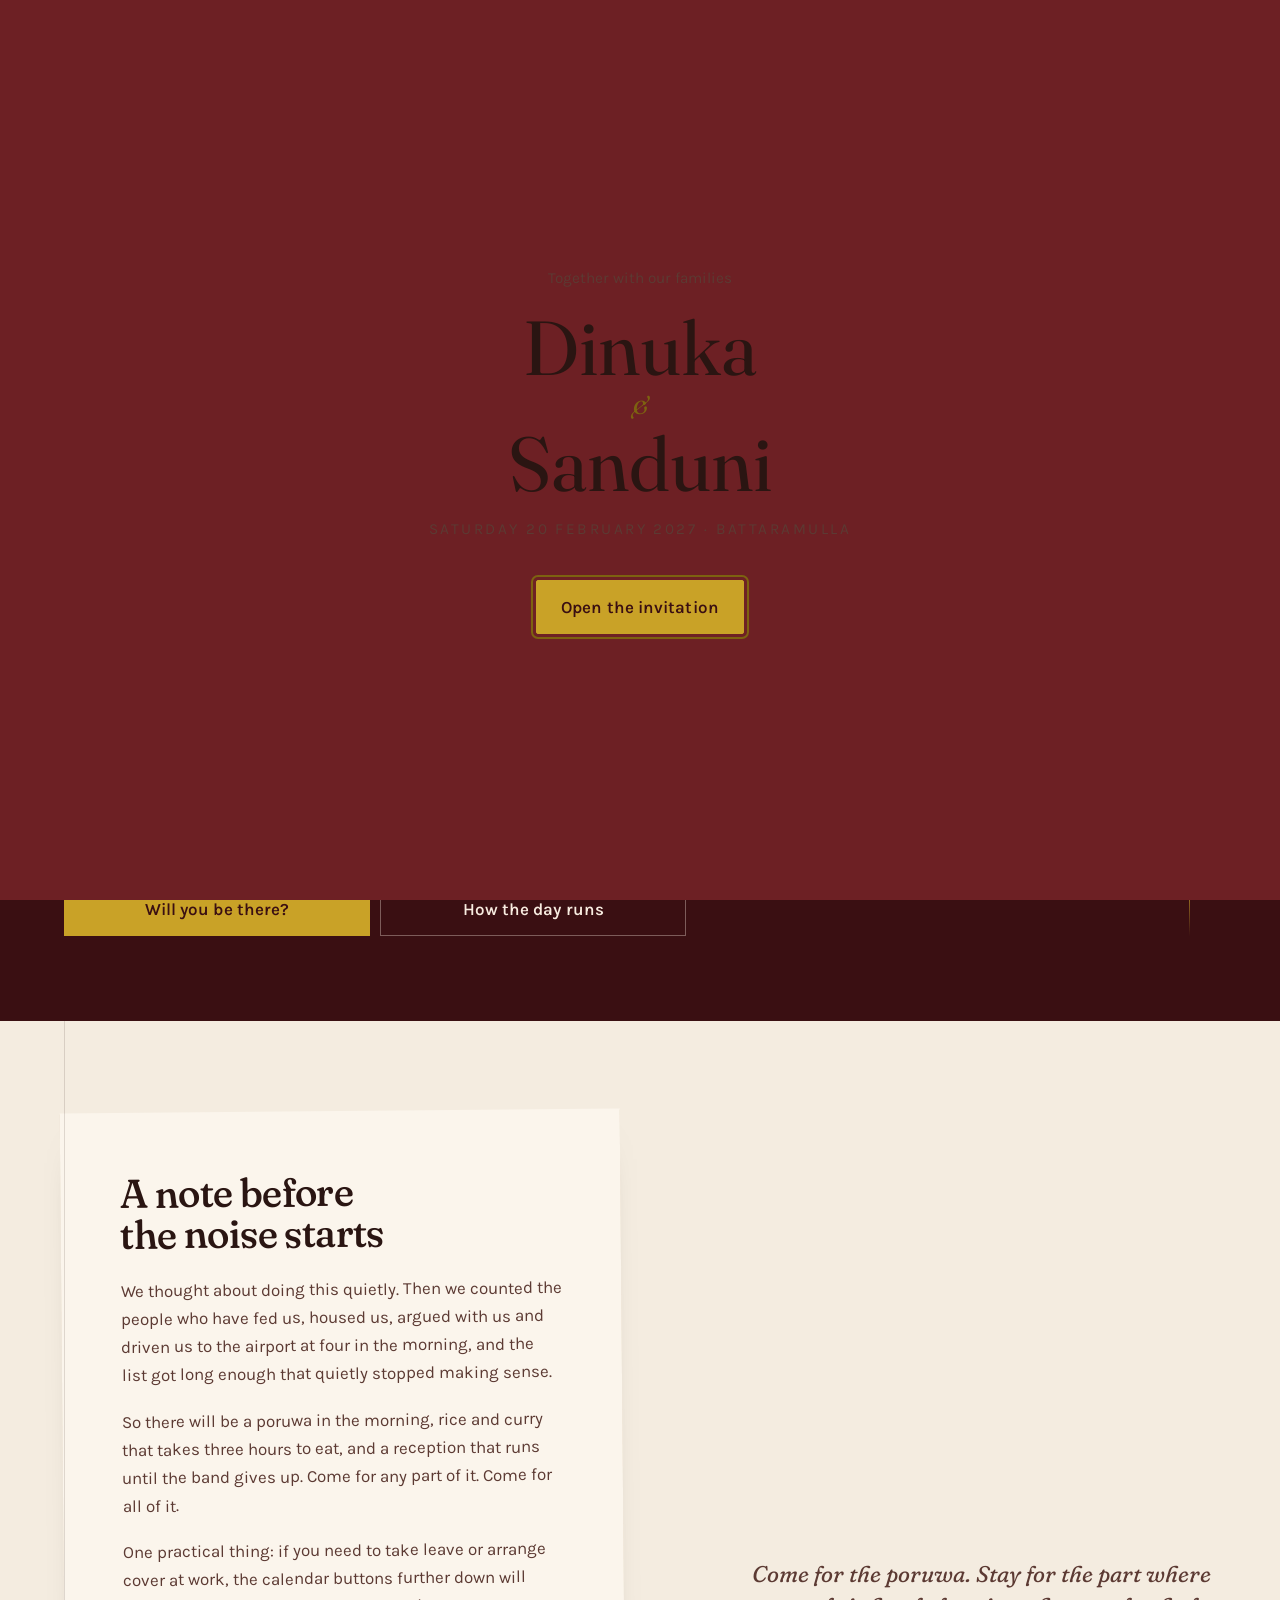
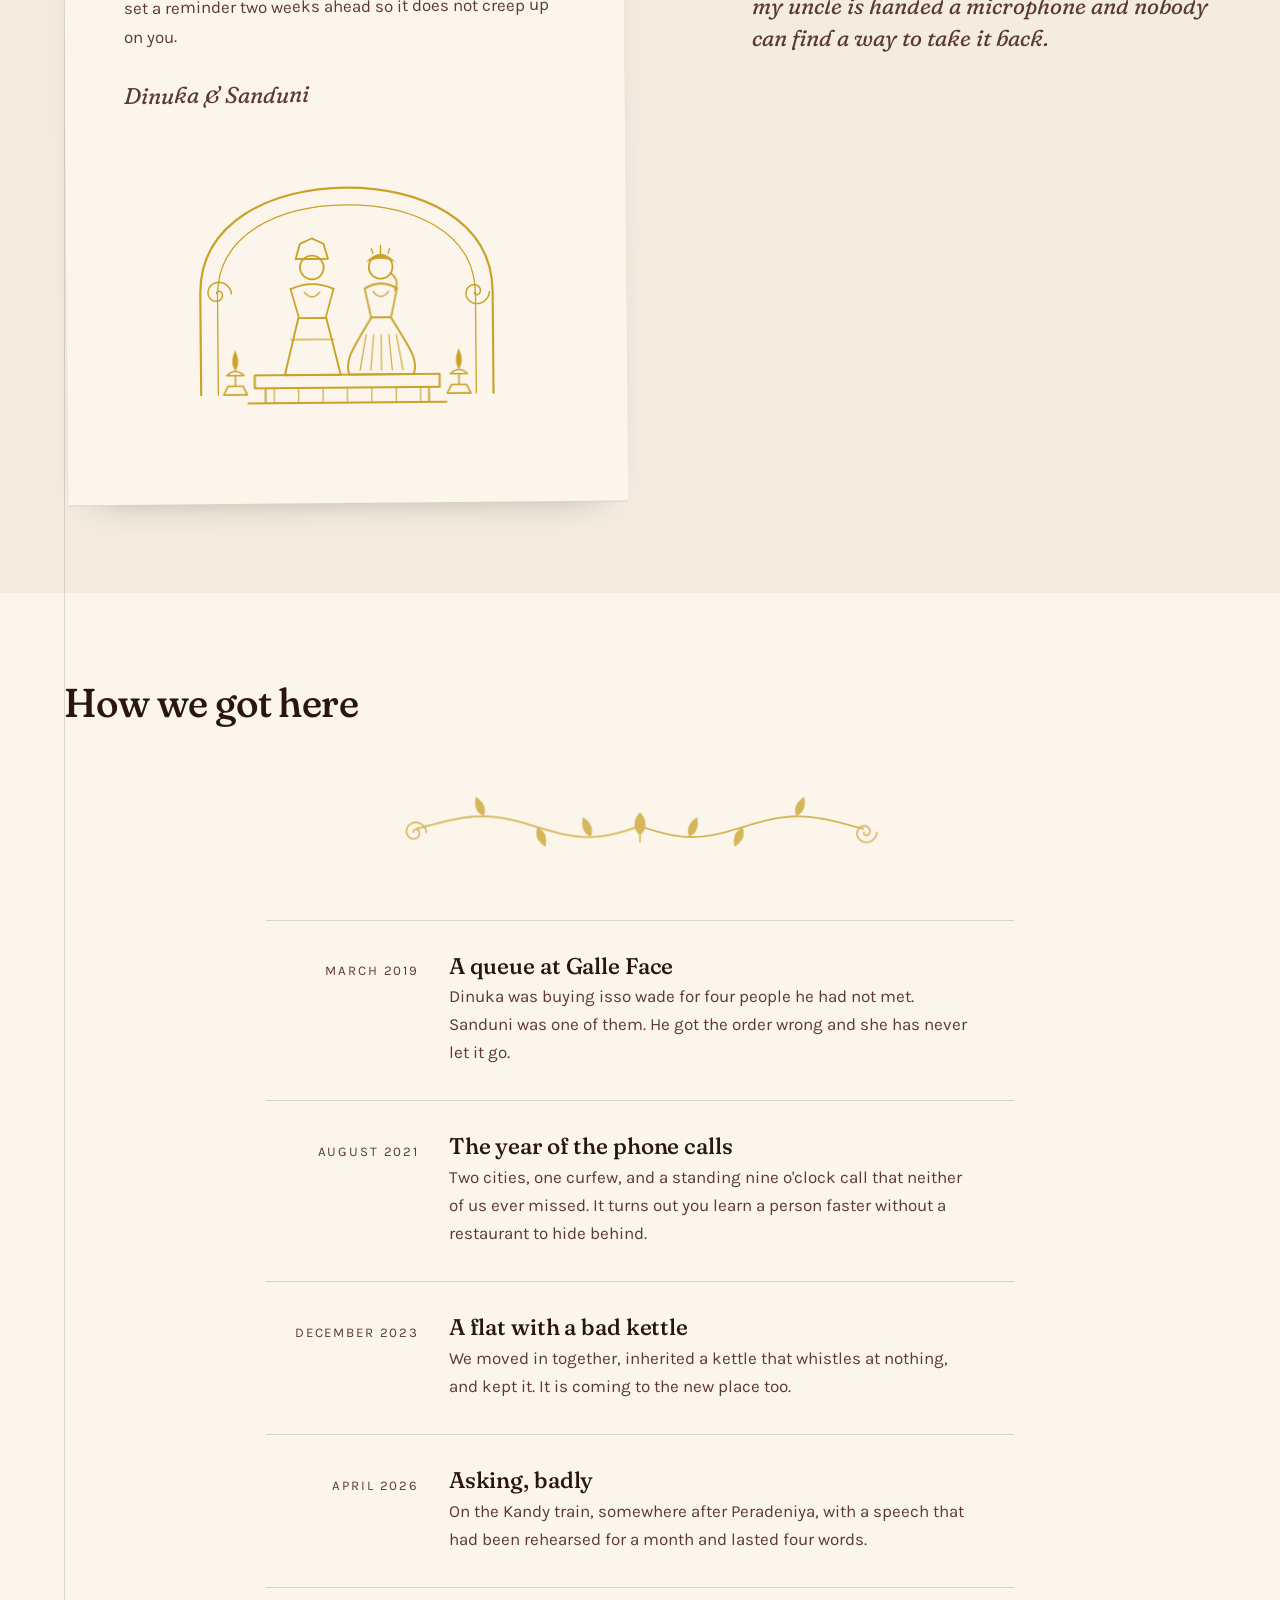
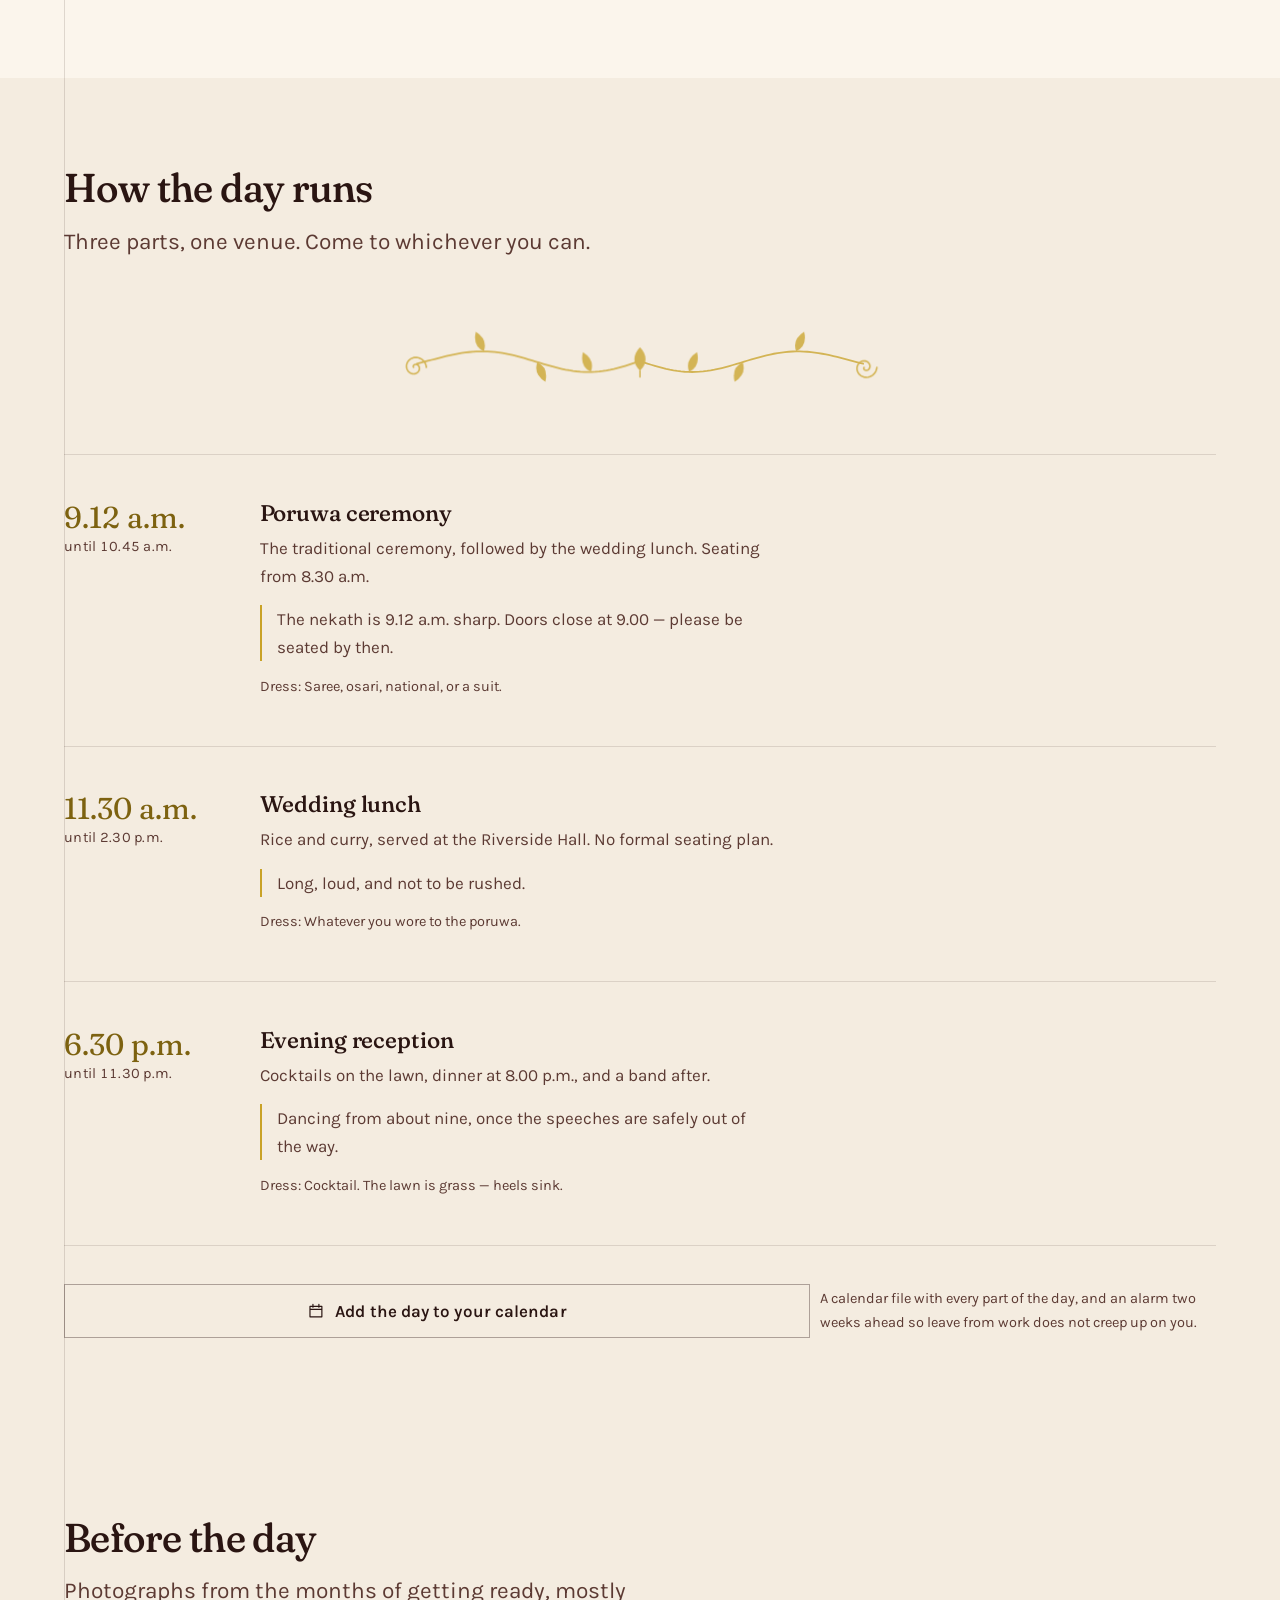
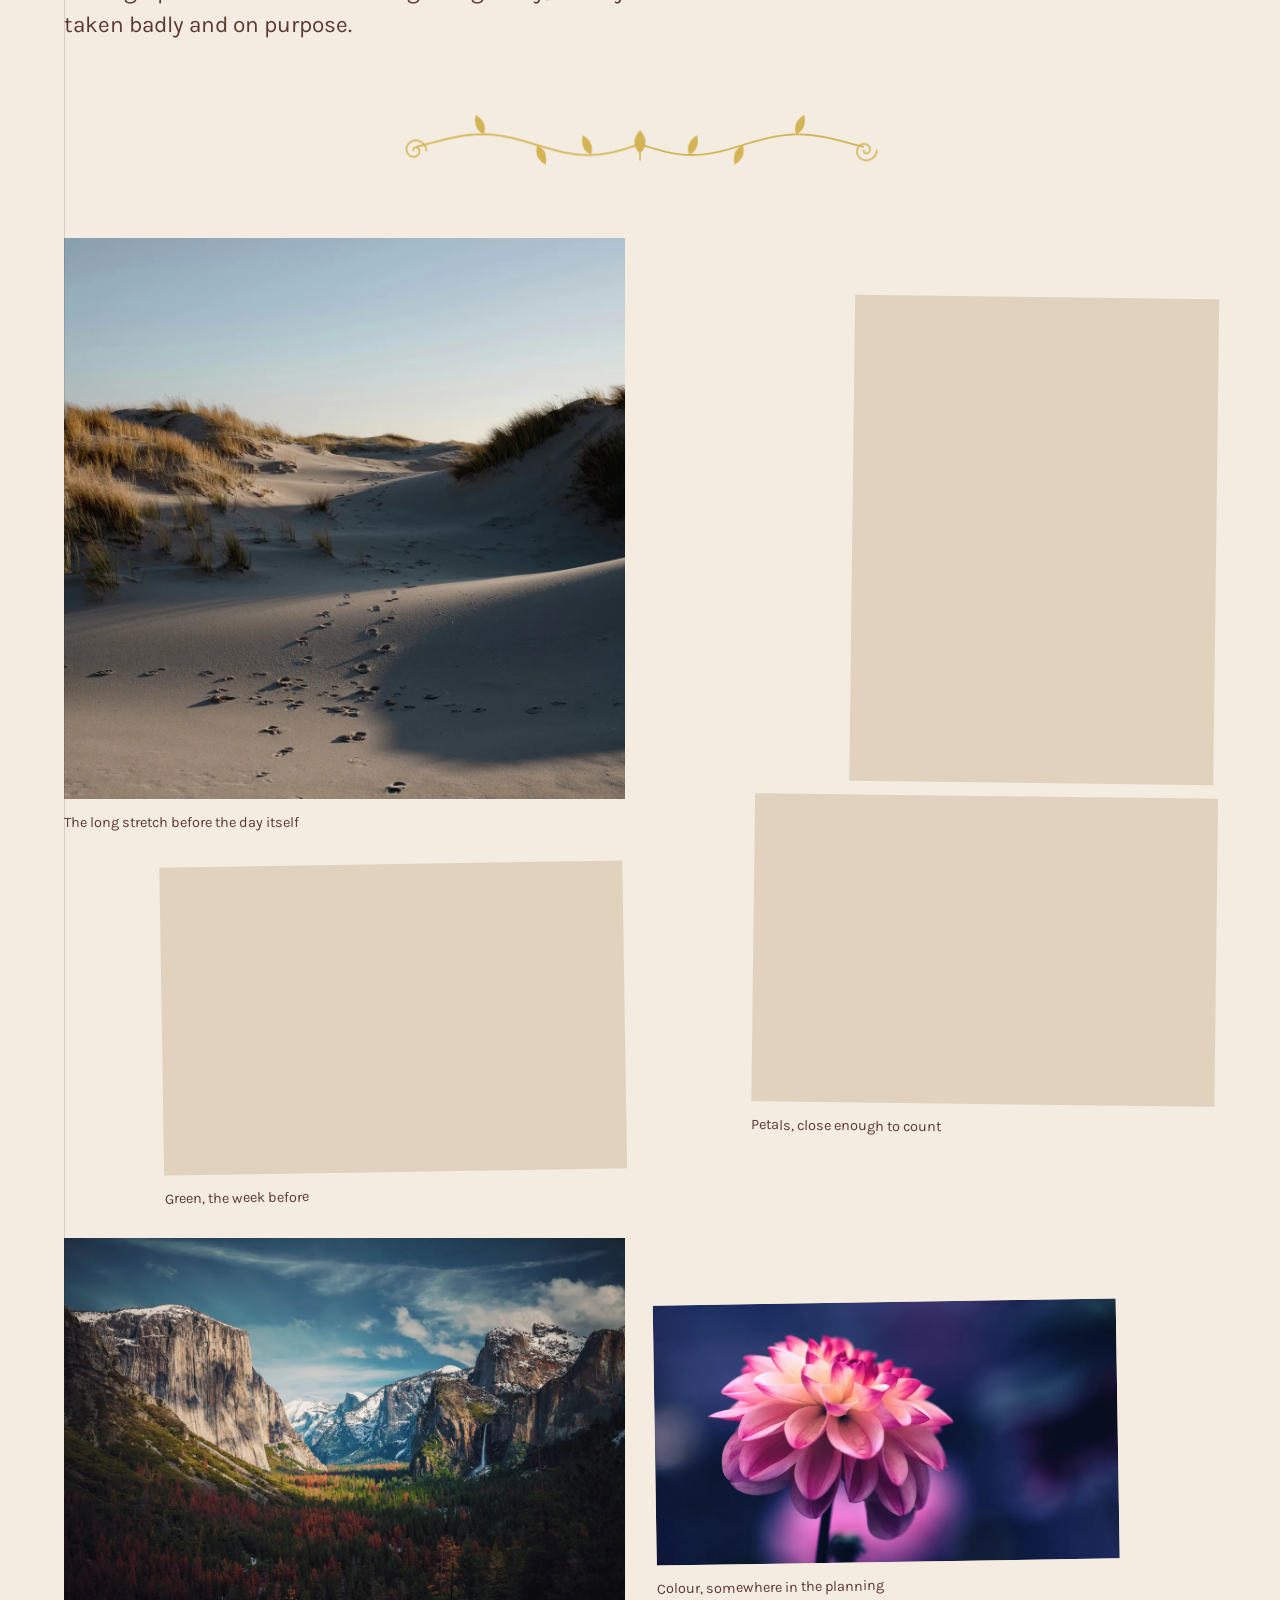
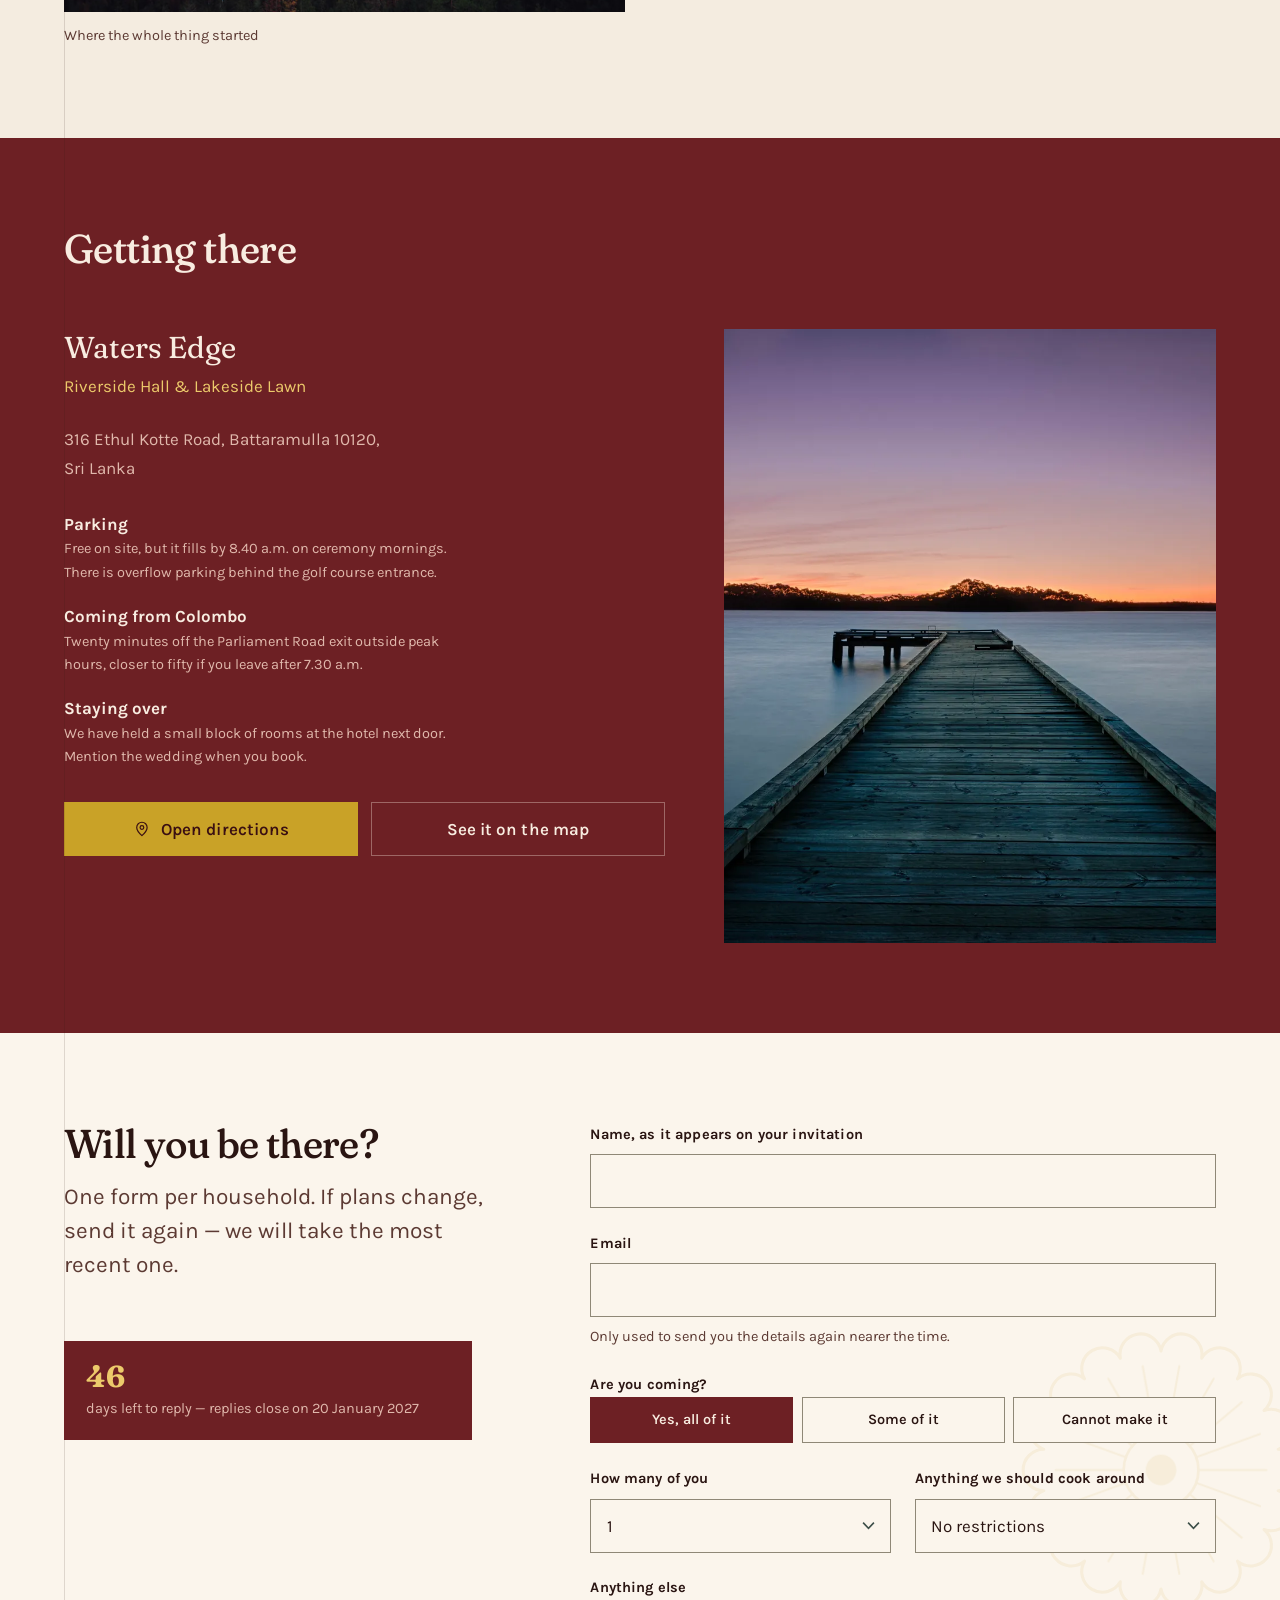
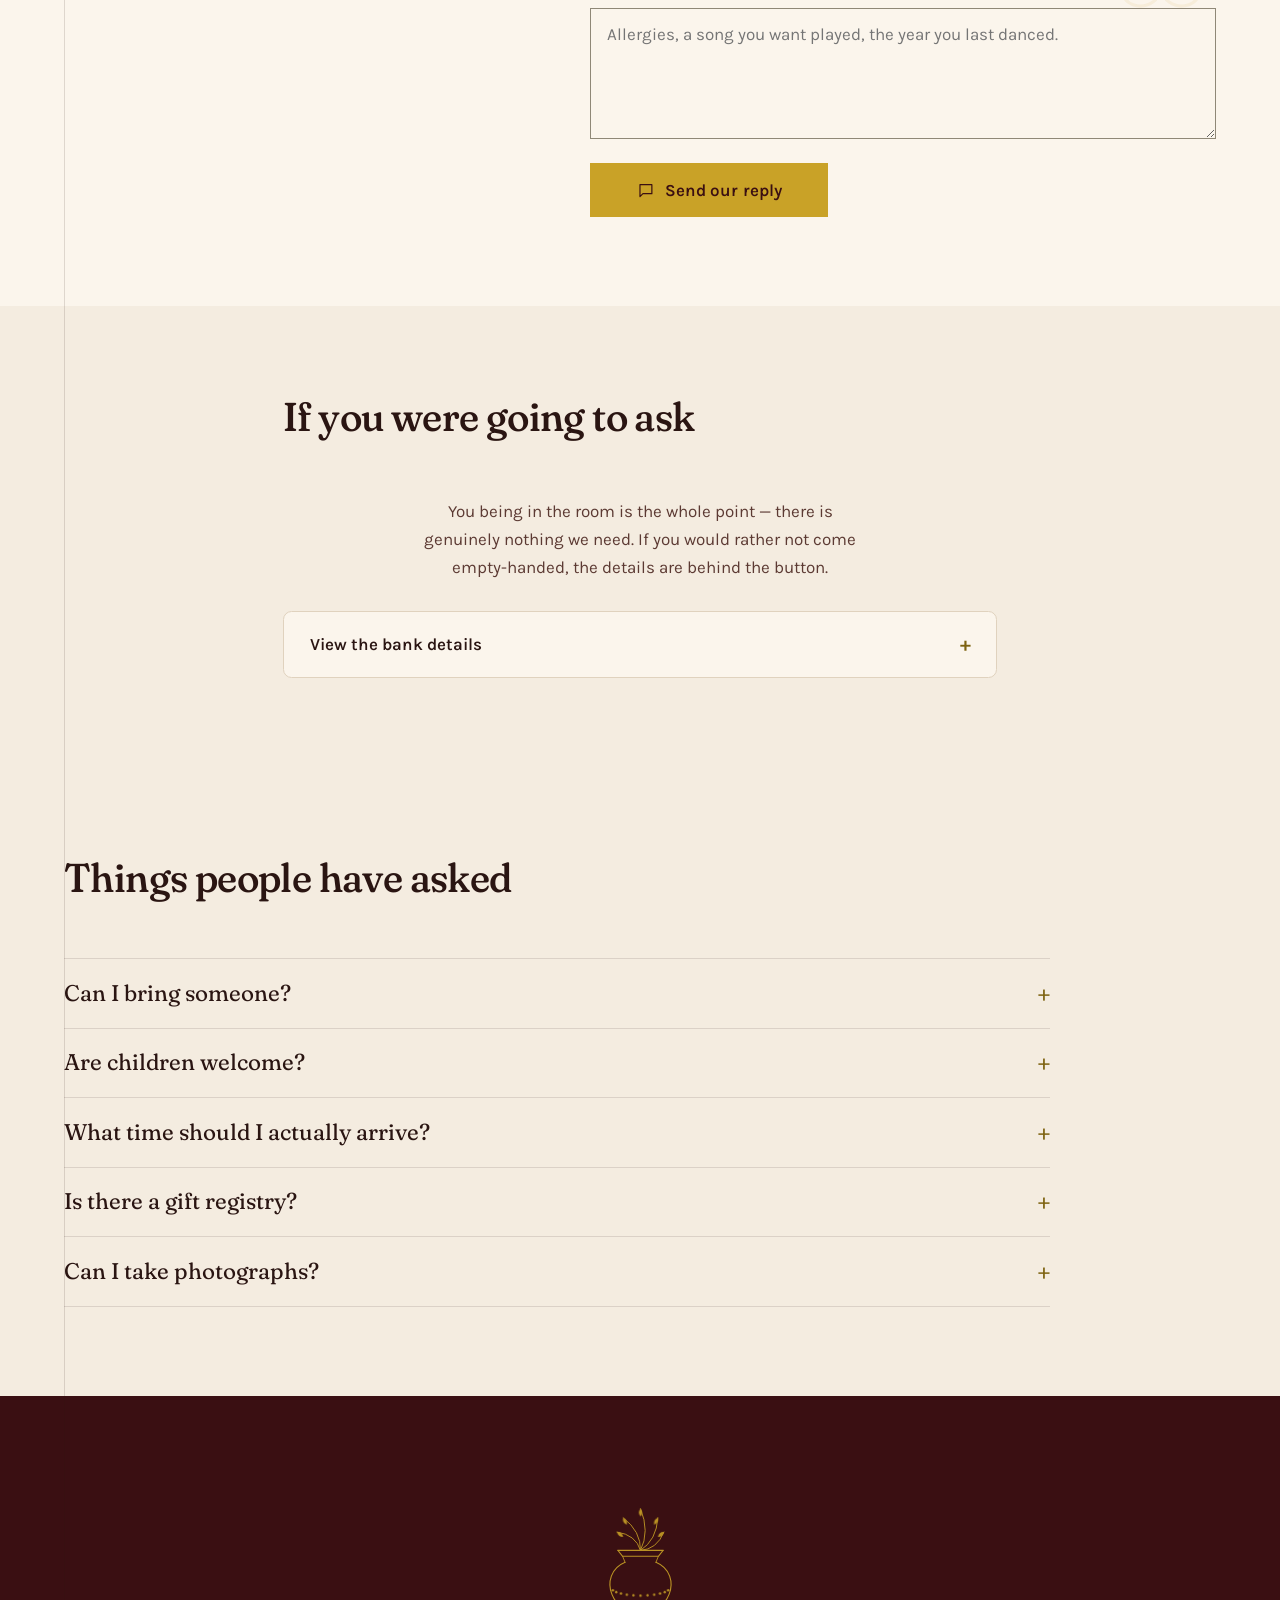
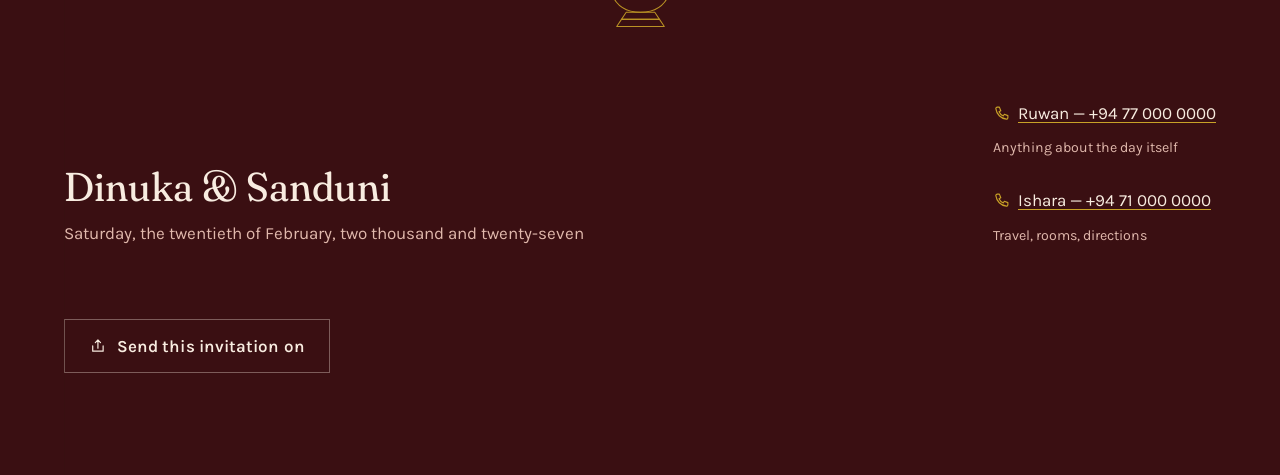
==== commit 78ddeaad: "Seven designs, one wedding.json; envelope, music, story, gifts, guest links Three more designs, draw" ====
--- a/index.html
+++ b/index.html
@@ -37,6 +37,7 @@
 
 <link rel="stylesheet" href="assets/css/style.css">
 <link rel="stylesheet" href="assets/css/themes.css">
+<link rel="stylesheet" href="assets/css/parts.css">
 </head>
 
 <body>
@@ -58,10 +59,13 @@
 
   <main id="main">
     <section class="band" id="letter" aria-label="A note from the couple"></section>
+    <!-- Both of these remove themselves if wedding.json leaves them out -->
+    <section class="band band--warm" id="story" aria-label="How we got here"></section>
     <section class="band" id="day" aria-label="How the day runs"></section>
     <section class="band" id="gallery" aria-label="Photographs"></section>
     <section class="band band--dark" id="venue" aria-label="Getting there"></section>
     <section class="band band--warm" id="rsvp" aria-label="Reply"></section>
+    <section class="band" id="gifts" aria-label="Gifts"></section>
     <section class="band" id="faq" aria-label="Questions"></section>
   </main>
 
--- a/assets/css/style.css
+++ b/assets/css/style.css
@@ -187,15 +187,47 @@
 }
 @keyframes settle { to { transform: scale(1); } }
 
+/* The scrim that makes the type legible whatever the photograph turns out
+   to be. It has to be strong enough for the worst case — a bright sky
+   exactly where the invitation line sits — because the photograph is
+   whatever the couple dropped in, not something chosen to suit the text.
+   Every line of type lives in the bottom two-thirds, so that is where the
+   dark is laid on. */
 .hero__media::after {
   content: "";
   position: absolute; inset: 0;
   background:
     radial-gradient(120% 85% at 30% 12%, transparent 20%, var(--poruwa-lo) 92%),
-    linear-gradient(to top, var(--poruwa-lo) 4%, transparent 55%);
+    linear-gradient(to top,
+      var(--poruwa-lo) 10%,
+      color-mix(in oklab, var(--poruwa-lo) 88%, transparent) 38%,
+      color-mix(in oklab, var(--poruwa-lo) 55%, transparent) 62%,
+      transparent 88%);
 }
 
 .hero__inner { position: relative; z-index: 1; }
+
+/* A second scrim, carried by the text block rather than the picture, so it
+   sits wherever the words do however long they run. The gradient above is
+   fixed to the frame and cannot know that the invitation line landed on the
+   one bright patch of sky; this one always starts just above the first line.
+   Measured against the shipped photograph, it takes the worst line from
+   1.9:1 to comfortably past 4.5:1. */
+.hero__inner::before {
+  content: "";
+  position: absolute;
+  inset: -3rem -50vw -100vh;
+  z-index: -1;
+  pointer-events: none;
+  /* Stops in rem, not per cent: the box runs a whole viewport past the foot
+     of the text, so a percentage puts the first stop far below the first
+     line and the topmost words get no cover at all. */
+  background: linear-gradient(to bottom,
+    transparent 0,
+    color-mix(in oklab, var(--poruwa-lo) 78%, transparent) 2rem,
+    color-mix(in oklab, var(--poruwa-lo) 92%, transparent) 5rem,
+    var(--poruwa-lo) 12rem);
+}
 
 .hero__eyebrow {
   font-size: var(--t-0);
@@ -1048,3 +1080,71 @@
   .slot { break-inside: avoid; }
   a[href^="http"]::after { content: " (" attr(href) ")"; font-size: 0.75em; word-break: break-all; }
 }
+
+/* ===============================================================
+   The shared parts
+   ---------------------------------------------------------------
+   assets/css/parts.css draws the envelope, the music toggle, the
+   story list and the gift details for every design in the repo. It
+   reads these seven names and nothing else, so mapping the main
+   page's own palette onto them is all it takes. They are var()
+   references rather than literals, so switching colour theme takes
+   these with it.
+   =============================================================== */
+
+:root {
+  --ui-bg: var(--shell);
+  --ui-ink: var(--ink);
+  --ui-soft: var(--ink-soft);
+  --ui-accent: var(--brass-lo);
+  --ui-on-accent: #fff;
+  --ui-line: var(--shell-dim);
+  --ui-cover: var(--poruwa);
+  --round: var(--r-1, 0.5rem);
+  /* Clear of the thumb dock, which is 3.5rem plus its own inset */
+  --music-bottom: 4.75rem;
+}
+
+/* The cover is the dark surface, so its text is the light one */
+.envelope { color: var(--on-dark); }
+.envelope__to, .envelope__when { color: var(--on-dark-soft); }
+.envelope__names em { color: var(--brass-hi); }
+
+/* --- Countdown, in the hero ------------------------------------- */
+
+.countdown {
+  display: flex; justify-content: center; flex-wrap: wrap;
+  gap: 0.6rem;
+  margin: 1.75rem 0 0;
+}
+.countdown__unit {
+  min-width: 4.6rem;
+  padding: 0.55rem 0.5rem;
+  border: 1px solid color-mix(in oklab, var(--brass-hi) 40%, transparent);
+  border-radius: var(--r-1, 0.5rem);
+}
+.countdown__unit b {
+  display: block;
+  font-family: var(--display); font-weight: 400;
+  font-size: 1.6rem; line-height: 1;
+  font-variant-numeric: tabular-nums;
+  color: var(--brass-hi);
+}
+.countdown__unit span {
+  font-size: 0.68rem; letter-spacing: 0.16em; text-transform: uppercase;
+  color: var(--on-dark-soft);
+}
+.countdown__label {
+  flex-basis: 100%;
+  font-size: 0.78rem; letter-spacing: 0.12em; text-transform: uppercase;
+  color: var(--on-dark-soft);
+}
+.countdown.is-done { font-family: var(--display); font-size: 1.15rem; }
+
+/* --- Story and gifts, on this page's surfaces -------------------- */
+
+.story { text-align: left; }
+.gifts__note { color: var(--ink-soft); }
+.gifts__details { background: var(--shell-warm); }
+.shell--narrow { width: min(42rem, 100% - var(--edge, 1.25rem) * 2); margin-inline: auto; }
+.hashtag { text-align: center; }
--- a/assets/css/parts.css
+++ b/assets/css/parts.css
@@ -0,0 +1,172 @@
+/* ---------------------------------------------------------------
+   Shared parts: the envelope, the music toggle, the story list, the
+   gift details.
+
+   These four look close to identical in every design — a cover is a
+   cover — so writing them five times would only be five chances to
+   get the focus ring or the safe-area inset wrong in one of them.
+
+   A theme supplies five custom properties and nothing else:
+
+     --ui-bg        the paper this theme is printed on
+     --ui-ink       body text on it
+     --ui-soft      quieter text on it
+     --ui-accent    the one colour, used for controls and rules
+     --ui-on-accent text that sits on --ui-accent
+     --ui-line      hairlines
+     --ui-cover     optional: the envelope's own ground (default --ui-bg)
+
+   Load it after the theme's own stylesheet.
+   --------------------------------------------------------------- */
+
+/* --- The envelope ------------------------------------------------ */
+
+body.is-sealed { overflow: hidden; }
+
+/* When the cover opens, focus is moved to the heading so a screen
+   reader carries on from the top of the invitation. An element that
+   is only ever focused programmatically should not draw a ring —
+   a box round a 4rem heading reads as a rendering fault. */
+[tabindex="-1"]:focus { outline: none; }
+
+.envelope {
+  position: fixed; inset: 0; z-index: 70;
+  display: grid; place-items: center;
+  padding: calc(2rem + env(safe-area-inset-top, 0px)) clamp(1.25rem, 6vw, 3rem)
+           calc(2rem + env(safe-area-inset-bottom, 0px));
+  text-align: center;
+  background: var(--ui-cover, var(--ui-bg, #fff));
+  color: var(--ui-ink, #222);
+  transition: opacity 800ms cubic-bezier(0.16, 1, 0.3, 1),
+              transform 800ms cubic-bezier(0.16, 1, 0.3, 1);
+}
+.envelope.is-open { opacity: 0; transform: scale(1.06); pointer-events: none; }
+
+.envelope__inner { max-width: 34rem; }
+
+.envelope__to {
+  font-size: 0.9rem;
+  color: var(--ui-soft, #666);
+  max-width: 32ch; margin-inline: auto;
+}
+
+.envelope__names {
+  font-family: var(--display);
+  font-size: clamp(2.4rem, 11vw, 4.5rem);
+  line-height: 1.05;
+  margin: 1rem 0 0.75rem;
+}
+.envelope__names em {
+  display: block;
+  font-size: 0.32em; font-style: italic;
+  color: var(--ui-accent, #888);
+  margin: 0.2em 0;
+}
+
+.envelope__when {
+  font-size: 0.9rem; letter-spacing: 0.16em; text-transform: uppercase;
+  color: var(--ui-soft, #666);
+}
+
+.envelope__open { margin-top: 2.25rem; }
+
+/* --- The music toggle -------------------------------------------- */
+/* Above the thumb dock where a theme has one, and clear of the home
+   indicator on a phone without a physical button. */
+
+.music {
+  position: fixed; z-index: 40;
+  right: calc(0.9rem + env(safe-area-inset-right, 0px));
+  bottom: calc(var(--music-bottom, 0.9rem) + env(safe-area-inset-bottom, 0px));
+  width: 2.75rem; height: 2.75rem;
+  display: grid; place-items: center;
+  border: 1px solid var(--ui-line, #ccc);
+  border-radius: 50%;
+  background: var(--ui-bg, #fff);
+  color: var(--ui-accent, #444);
+  cursor: pointer; touch-action: manipulation;
+  box-shadow: 0 2px 10px rgb(0 0 0 / 12%);
+  transition: background 200ms, color 200ms;
+}
+.music svg { width: 1.15rem; height: 1.15rem; }
+.music.is-playing {
+  background: var(--ui-accent, #444);
+  color: var(--ui-on-accent, #fff);
+  border-color: var(--ui-accent, #444);
+}
+@media (hover: hover) and (pointer: fine) {
+  .music:hover { background: var(--ui-accent, #444); color: var(--ui-on-accent, #fff); }
+}
+
+/* --- The hashtag -------------------------------------------------- */
+
+.hashtag {
+  margin-top: 0.6rem;
+  font-size: 0.82rem; letter-spacing: 0.14em;
+  color: var(--ui-accent, #888);
+}
+
+/* --- Our story --------------------------------------------------- */
+
+.story {
+  list-style: none; padding: 0; margin: 2.5rem auto 0;
+  max-width: 44rem; text-align: left;
+  display: grid;
+}
+.story li {
+  display: grid; gap: 0.3rem 1.75rem;
+  padding-block: clamp(1.25rem, 4vw, 2rem);
+  border-top: 1px solid var(--ui-line, #ddd);
+}
+.story li:last-child { border-bottom: 1px solid var(--ui-line, #ddd); }
+@media (min-width: 40rem) {
+  .story li { grid-template-columns: 9rem 1fr; }
+  .story__when { text-align: right; }
+}
+.story__when {
+  font-size: 0.78rem; letter-spacing: 0.14em; text-transform: uppercase;
+  color: var(--ui-accent, #888);
+  padding-top: 0.35rem;
+}
+.story h3 { margin-bottom: 0.25rem; }
+.story p { color: var(--ui-soft, #666); max-width: 52ch; }
+
+/* --- Gifts ------------------------------------------------------- */
+
+.gifts { margin-top: 2rem; text-align: left; }
+.gifts__note {
+  color: var(--ui-soft, #666); max-width: 46ch;
+  margin-inline: auto; text-align: center;
+}
+.gifts__details {
+  margin-top: 1.75rem;
+  border: 1px solid var(--ui-line, #ddd);
+  border-radius: var(--round, 0);
+  padding-inline: clamp(1rem, 4vw, 1.5rem);
+}
+.gifts__details summary {
+  display: flex; align-items: center; justify-content: space-between; gap: 1rem;
+  min-height: 2.75rem; padding-block: 0.9rem;
+  cursor: pointer; list-style: none; touch-action: manipulation;
+  font-weight: 600;
+}
+.gifts__details summary::-webkit-details-marker { display: none; }
+.gifts__details summary::after {
+  content: "+"; color: var(--ui-accent, #888); flex: none; font-size: 1.2rem;
+  transition: transform 200ms;
+}
+.gifts__details[open] summary::after { transform: rotate(45deg); }
+.gifts__details > div { padding-bottom: 1.4rem; }
+
+.gifts__list {
+  display: grid; gap: 0.15rem 1rem; margin: 0 0 1.2rem;
+  grid-template-columns: auto 1fr;
+}
+.gifts__list dt {
+  font-size: 0.74rem; letter-spacing: 0.12em; text-transform: uppercase;
+  color: var(--ui-soft, #666); align-self: center;
+}
+.gifts__list dd {
+  margin: 0; font-variant-numeric: tabular-nums;
+  overflow-wrap: anywhere;
+}
